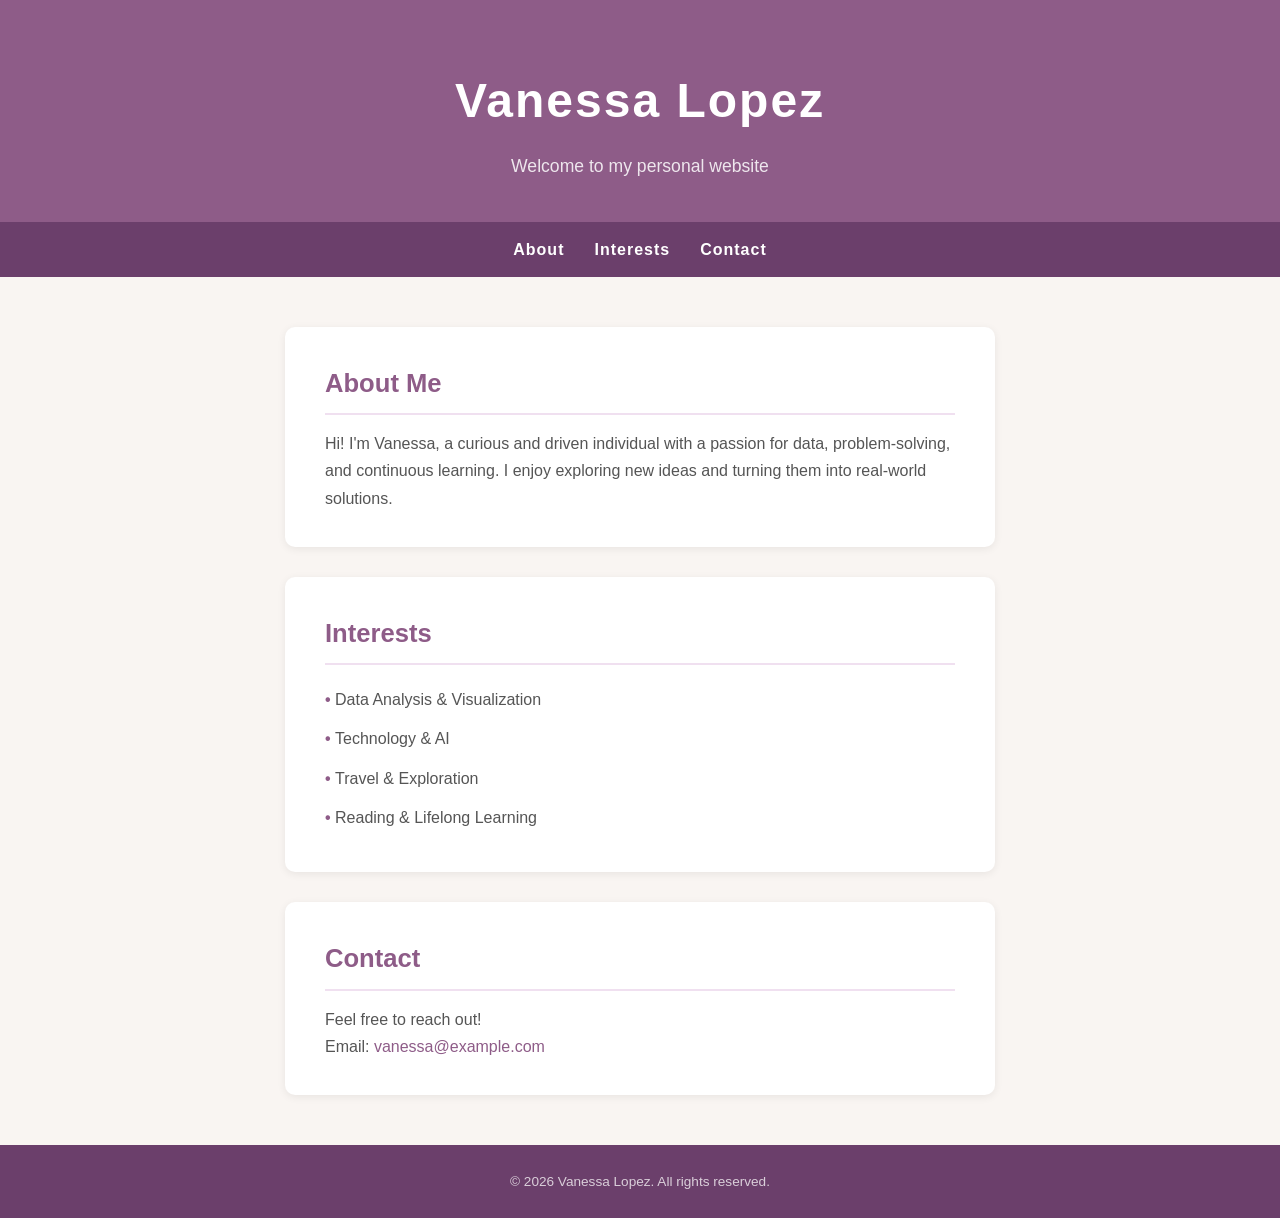
==== index.html @ 5b816612 "Initial website" ====
<!DOCTYPE html>
<html lang="en">
<head>
  <meta charset="UTF-8" />
  <meta name="viewport" content="width=device-width, initial-scale=1.0" />
  <title>Vanessa Lopez</title>
  <link rel="stylesheet" href="style.css" />
</head>
<body>

  <header>
    <h1>Vanessa Lopez</h1>
    <p class="tagline">Welcome to my personal website</p>
  </header>

  <nav>
    <a href="#about">About</a>
    <a href="#interests">Interests</a>
    <a href="#contact">Contact</a>
  </nav>

  <main>

    <section id="about">
      <h2>About Me</h2>
      <p>
        Hi! I'm Vanessa, a curious and driven individual with a passion for
        data, problem-solving, and continuous learning. I enjoy exploring
        new ideas and turning them into real-world solutions.
      </p>
    </section>

    <section id="interests">
      <h2>Interests</h2>
      <ul>
        <li>Data Analysis & Visualization</li>
        <li>Technology & AI</li>
        <li>Travel & Exploration</li>
        <li>Reading & Lifelong Learning</li>
      </ul>
    </section>

    <section id="contact">
      <h2>Contact</h2>
      <p>Feel free to reach out!</p>
      <p>Email: <a href="mailto:vanessa@example.com">vanessa@example.com</a></p>
    </section>

  </main>

  <footer>
    <p>&copy; 2026 Vanessa Lopez. All rights reserved.</p>
  </footer>

</body>
</html>
---- style.css ----
/* ---- Reset & Base ---- */
* {
  margin: 0;
  padding: 0;
  box-sizing: border-box;
}

body {
  font-family: 'Segoe UI', Tahoma, Geneva, Verdana, sans-serif;
  background-color: #f9f5f2;
  color: #333;
  line-height: 1.7;
}

/* ---- Header ---- */
header {
  background-color: #8e5c88;
  color: white;
  text-align: center;
  padding: 60px 20px 40px;
}

header h1 {
  font-size: 3rem;
  letter-spacing: 2px;
}

.tagline {
  font-size: 1.1rem;
  margin-top: 10px;
  opacity: 0.85;
}

/* ---- Navigation ---- */
nav {
  background-color: #6b3f6b;
  display: flex;
  justify-content: center;
  gap: 30px;
  padding: 14px;
}

nav a {
  color: white;
  text-decoration: none;
  font-size: 1rem;
  font-weight: 600;
  letter-spacing: 1px;
  transition: opacity 0.2s;
}

nav a:hover {
  opacity: 0.7;
}

/* ---- Main Content ---- */
main {
  max-width: 750px;
  margin: 50px auto;
  padding: 0 20px;
}

section {
  background: white;
  border-radius: 10px;
  padding: 35px 40px;
  margin-bottom: 30px;
  box-shadow: 0 2px 8px rgba(0, 0, 0, 0.07);
}

section h2 {
  font-size: 1.6rem;
  color: #8e5c88;
  margin-bottom: 15px;
  border-bottom: 2px solid #f0e0f0;
  padding-bottom: 8px;
}

section p {
  font-size: 1rem;
  color: #555;
}

section ul {
  list-style: none;
  padding: 0;
}

section ul li {
  padding: 6px 0;
  font-size: 1rem;
  color: #555;
}

section ul li::before {
  content: "• ";
  color: #8e5c88;
  font-weight: bold;
}

section a {
  color: #8e5c88;
  text-decoration: none;
}

section a:hover {
  text-decoration: underline;
}

/* ---- Footer ---- */
footer {
  text-align: center;
  padding: 25px;
  background-color: #6b3f6b;
  color: rgba(255, 255, 255, 0.75);
  font-size: 0.85rem;
}
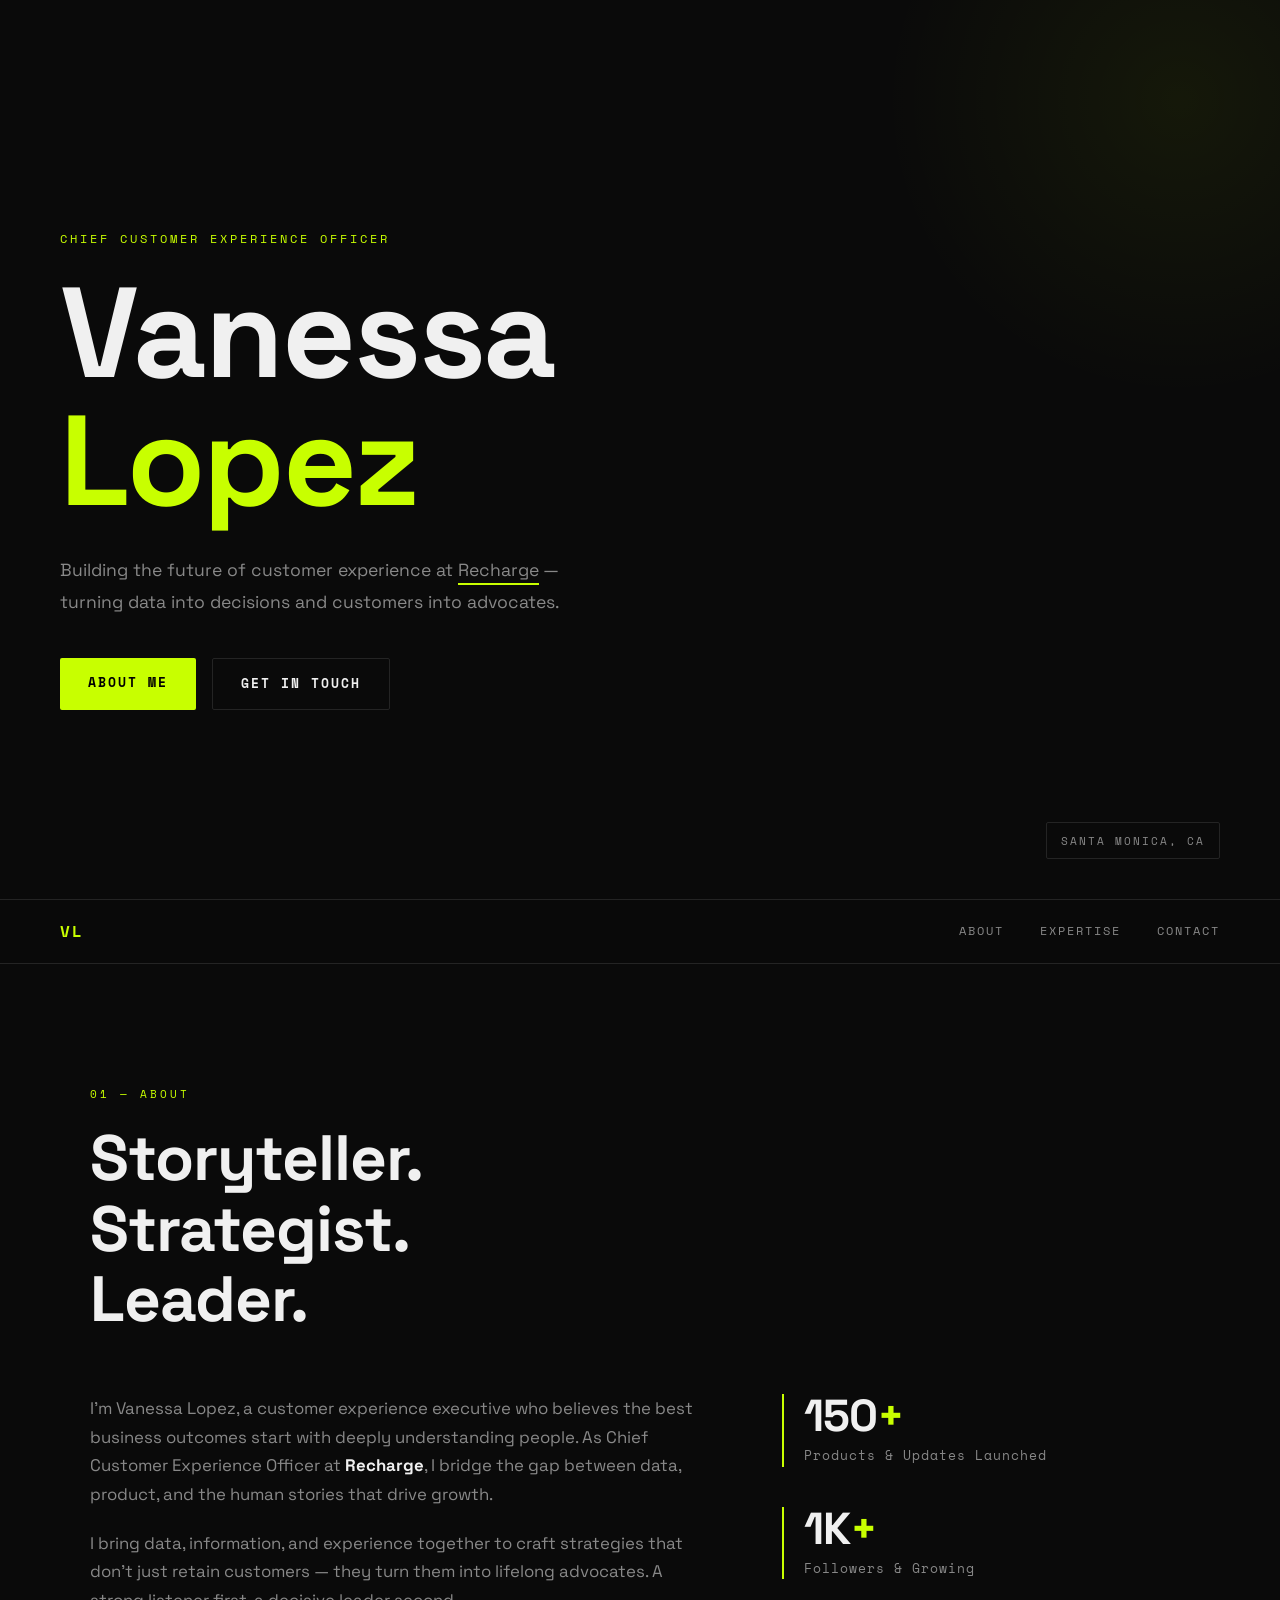
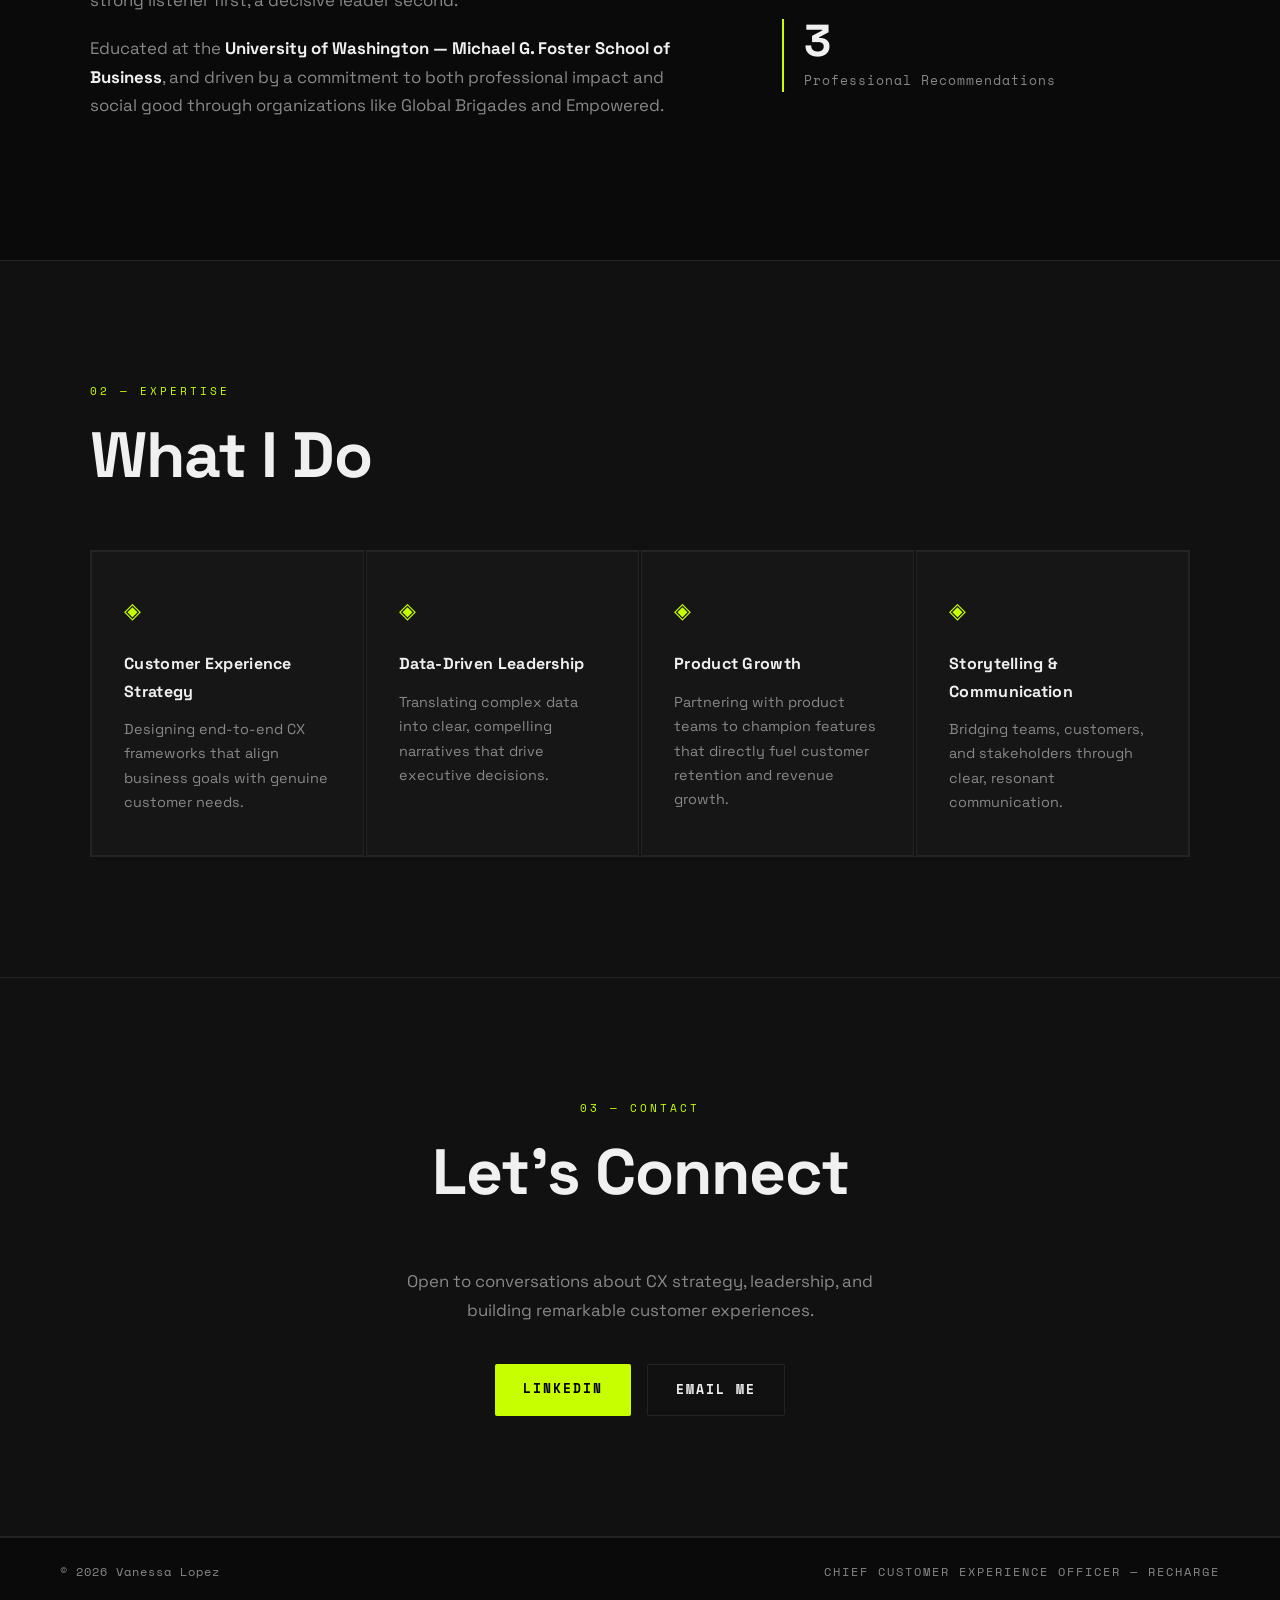
==== commit cc3d5634: "Remove product launches section" ====
--- a/index.html
+++ b/index.html
@@ -3,53 +3,130 @@
 <head>
   <meta charset="UTF-8" />
   <meta name="viewport" content="width=device-width, initial-scale=1.0" />
-  <title>Vanessa Lopez</title>
+  <title>Vanessa Lopez — Chief Customer Experience Officer</title>
   <link rel="stylesheet" href="style.css" />
+  <link href="https://fonts.googleapis.com/css2?family=Space+Grotesk:wght@300;400;600;700&family=Space+Mono:wght@400;700&display=swap" rel="stylesheet" />
 </head>
 <body>
 
-  <header>
-    <h1>Vanessa Lopez</h1>
-    <p class="tagline">Welcome to my personal website</p>
-  </header>
+  <!-- Hero -->
+  <section class="hero">
+    <div class="hero-content">
+      <p class="hero-label">Chief Customer Experience Officer</p>
+      <h1>Vanessa<br/><span class="accent">Lopez</span></h1>
+      <p class="hero-sub">
+        Building the future of customer experience at <span class="highlight">Recharge</span> —
+        turning data into decisions and customers into advocates.
+      </p>
+      <div class="hero-links">
+        <a href="#about" class="btn-primary">About Me</a>
+        <a href="#contact" class="btn-outline">Get in Touch</a>
+      </div>
+    </div>
+    <div class="hero-badge">
+      <span>Santa Monica, CA</span>
+    </div>
+  </section>
 
+  <!-- Nav -->
   <nav>
-    <a href="#about">About</a>
-    <a href="#interests">Interests</a>
-    <a href="#contact">Contact</a>
+    <span class="nav-brand">VL</span>
+    <div class="nav-links">
+      <a href="#about">About</a>
+      <a href="#expertise">Expertise</a>
+      <a href="#contact">Contact</a>
+    </div>
   </nav>
 
-  <main>
+  <!-- About -->
+  <section id="about" class="section">
+    <div class="container">
+      <p class="section-label">01 — About</p>
+      <h2>Storyteller.<br/>Strategist.<br/>Leader.</h2>
+      <div class="about-grid">
+        <div class="about-text">
+          <p>
+            I'm Vanessa Lopez, a customer experience executive who believes the best
+            business outcomes start with deeply understanding people. As Chief Customer
+            Experience Officer at <strong>Recharge</strong>, I bridge the gap between
+            data, product, and the human stories that drive growth.
+          </p>
+          <p>
+            I bring data, information, and experience together to craft strategies
+            that don't just retain customers — they turn them into lifelong advocates.
+            A strong listener first, a decisive leader second.
+          </p>
+          <p>
+            Educated at the <strong>University of Washington — Michael G. Foster
+            School of Business</strong>, and driven by a commitment to both
+            professional impact and social good through organizations like
+            Global Brigades and Empowered.
+          </p>
+        </div>
+        <div class="about-stats">
+          <div class="stat">
+            <span class="stat-number">150<span class="accent">+</span></span>
+            <span class="stat-label">Products & Updates Launched</span>
+          </div>
+          <div class="stat">
+            <span class="stat-number">1K<span class="accent">+</span></span>
+            <span class="stat-label">Followers & Growing</span>
+          </div>
+          <div class="stat">
+            <span class="stat-number">3</span>
+            <span class="stat-label">Professional Recommendations</span>
+          </div>
+        </div>
+      </div>
+    </div>
+  </section>
 
-    <section id="about">
-      <h2>About Me</h2>
-      <p>
-        Hi! I'm Vanessa, a curious and driven individual with a passion for
-        data, problem-solving, and continuous learning. I enjoy exploring
-        new ideas and turning them into real-world solutions.
-      </p>
-    </section>
+  <!-- Expertise -->
+  <section id="expertise" class="section section-dark">
+    <div class="container">
+      <p class="section-label">02 — Expertise</p>
+      <h2>What I Do</h2>
+      <div class="cards-grid">
+        <div class="card">
+          <span class="card-icon">◈</span>
+          <h3>Customer Experience Strategy</h3>
+          <p>Designing end-to-end CX frameworks that align business goals with genuine customer needs.</p>
+        </div>
+        <div class="card">
+          <span class="card-icon">◈</span>
+          <h3>Data-Driven Leadership</h3>
+          <p>Translating complex data into clear, compelling narratives that drive executive decisions.</p>
+        </div>
+        <div class="card">
+          <span class="card-icon">◈</span>
+          <h3>Product Growth</h3>
+          <p>Partnering with product teams to champion features that directly fuel customer retention and revenue growth.</p>
+        </div>
+        <div class="card">
+          <span class="card-icon">◈</span>
+          <h3>Storytelling & Communication</h3>
+          <p>Bridging teams, customers, and stakeholders through clear, resonant communication.</p>
+        </div>
+      </div>
+    </div>
+  </section>
 
-    <section id="interests">
-      <h2>Interests</h2>
-      <ul>
-        <li>Data Analysis & Visualization</li>
-        <li>Technology & AI</li>
-        <li>Travel & Exploration</li>
-        <li>Reading & Lifelong Learning</li>
-      </ul>
-    </section>
-
-    <section id="contact">
-      <h2>Contact</h2>
-      <p>Feel free to reach out!</p>
-      <p>Email: <a href="mailto:vanessa@example.com">vanessa@example.com</a></p>
-    </section>
-
-  </main>
+  <!-- Contact -->
+  <section id="contact" class="section section-dark">
+    <div class="container contact-container">
+      <p class="section-label">03 — Contact</p>
+      <h2>Let's Connect</h2>
+      <p class="contact-sub">Open to conversations about CX strategy, leadership, and building remarkable customer experiences.</p>
+      <div class="contact-links">
+        <a href="https://www.linkedin.com/in/vanessaclopez/" target="_blank" class="btn-primary">LinkedIn</a>
+        <a href="mailto:vanessa@example.com" class="btn-outline">Email Me</a>
+      </div>
+    </div>
+  </section>
 
   <footer>
-    <p>&copy; 2026 Vanessa Lopez. All rights reserved.</p>
+    <span>© 2026 Vanessa Lopez</span>
+    <span class="footer-tag">Chief Customer Experience Officer — Recharge</span>
   </footer>
 
 </body>
--- a/style.css
+++ b/style.css
@@ -5,113 +5,421 @@
   box-sizing: border-box;
 }
 
+:root {
+  --bg: #0a0a0a;
+  --bg-light: #111111;
+  --surface: #161616;
+  --border: #242424;
+  --accent: #c8ff00;
+  --accent-dim: rgba(200, 255, 0, 0.1);
+  --text: #f0f0f0;
+  --text-muted: #888;
+  --font-main: 'Space Grotesk', sans-serif;
+  --font-mono: 'Space Mono', monospace;
+}
+
+html {
+  scroll-behavior: smooth;
+}
+
 body {
-  font-family: 'Segoe UI', Tahoma, Geneva, Verdana, sans-serif;
-  background-color: #f9f5f2;
-  color: #333;
+  font-family: var(--font-main);
+  background-color: var(--bg);
+  color: var(--text);
   line-height: 1.7;
-}
-
-/* ---- Header ---- */
-header {
-  background-color: #8e5c88;
-  color: white;
-  text-align: center;
-  padding: 60px 20px 40px;
-}
-
-header h1 {
-  font-size: 3rem;
-  letter-spacing: 2px;
-}
-
-.tagline {
+  overflow-x: hidden;
+}
+
+/* ---- Hero ---- */
+.hero {
+  min-height: 100vh;
+  display: flex;
+  flex-direction: column;
+  justify-content: center;
+  padding: 120px 60px 80px;
+  background: var(--bg);
+  position: relative;
+  border-bottom: 1px solid var(--border);
+  overflow: hidden;
+}
+
+.hero::before {
+  content: '';
+  position: absolute;
+  top: -200px;
+  right: -200px;
+  width: 600px;
+  height: 600px;
+  background: radial-gradient(circle, rgba(200, 255, 0, 0.06) 0%, transparent 70%);
+  pointer-events: none;
+}
+
+.hero-label {
+  font-family: var(--font-mono);
+  font-size: 0.75rem;
+  letter-spacing: 3px;
+  text-transform: uppercase;
+  color: var(--accent);
+  margin-bottom: 20px;
+}
+
+.hero h1 {
+  font-size: clamp(4rem, 10vw, 9rem);
+  font-weight: 700;
+  line-height: 1;
+  letter-spacing: -2px;
+  margin-bottom: 30px;
+}
+
+.accent {
+  color: var(--accent);
+}
+
+.highlight {
+  border-bottom: 2px solid var(--accent);
+  padding-bottom: 2px;
+}
+
+.hero-sub {
+  max-width: 560px;
   font-size: 1.1rem;
-  margin-top: 10px;
+  color: var(--text-muted);
+  margin-bottom: 40px;
+  line-height: 1.8;
+}
+
+.hero-links {
+  display: flex;
+  gap: 16px;
+  flex-wrap: wrap;
+}
+
+.hero-badge {
+  position: absolute;
+  bottom: 40px;
+  right: 60px;
+  font-family: var(--font-mono);
+  font-size: 0.7rem;
+  letter-spacing: 2px;
+  color: var(--text-muted);
+  text-transform: uppercase;
+  border: 1px solid var(--border);
+  padding: 8px 14px;
+  border-radius: 2px;
+}
+
+/* ---- Buttons ---- */
+.btn-primary {
+  display: inline-block;
+  background-color: var(--accent);
+  color: #000;
+  font-family: var(--font-mono);
+  font-size: 0.8rem;
+  font-weight: 700;
+  letter-spacing: 2px;
+  text-transform: uppercase;
+  text-decoration: none;
+  padding: 14px 28px;
+  border-radius: 2px;
+  transition: opacity 0.2s, transform 0.2s;
+}
+
+.btn-primary:hover {
   opacity: 0.85;
+  transform: translateY(-2px);
+}
+
+.btn-outline {
+  display: inline-block;
+  background: transparent;
+  color: var(--text);
+  font-family: var(--font-mono);
+  font-size: 0.8rem;
+  font-weight: 700;
+  letter-spacing: 2px;
+  text-transform: uppercase;
+  text-decoration: none;
+  padding: 14px 28px;
+  border: 1px solid var(--border);
+  border-radius: 2px;
+  transition: border-color 0.2s, color 0.2s, transform 0.2s;
+}
+
+.btn-outline:hover {
+  border-color: var(--accent);
+  color: var(--accent);
+  transform: translateY(-2px);
 }
 
 /* ---- Navigation ---- */
 nav {
-  background-color: #6b3f6b;
-  display: flex;
+  position: sticky;
+  top: 0;
+  z-index: 100;
+  display: flex;
+  justify-content: space-between;
+  align-items: center;
+  padding: 18px 60px;
+  background: rgba(10, 10, 10, 0.92);
+  backdrop-filter: blur(12px);
+  border-bottom: 1px solid var(--border);
+}
+
+.nav-brand {
+  font-family: var(--font-mono);
+  font-size: 1rem;
+  font-weight: 700;
+  color: var(--accent);
+  letter-spacing: 2px;
+}
+
+.nav-links {
+  display: flex;
+  gap: 36px;
+}
+
+.nav-links a {
+  font-family: var(--font-mono);
+  font-size: 0.75rem;
+  letter-spacing: 2px;
+  text-transform: uppercase;
+  color: var(--text-muted);
+  text-decoration: none;
+  transition: color 0.2s;
+}
+
+.nav-links a:hover {
+  color: var(--accent);
+}
+
+/* ---- Sections ---- */
+.section {
+  padding: 120px 60px;
+  border-bottom: 1px solid var(--border);
+}
+
+.section-dark {
+  background-color: var(--bg-light);
+}
+
+.container {
+  max-width: 1100px;
+  margin: 0 auto;
+}
+
+.section-label {
+  font-family: var(--font-mono);
+  font-size: 0.7rem;
+  letter-spacing: 3px;
+  text-transform: uppercase;
+  color: var(--accent);
+  margin-bottom: 20px;
+}
+
+.section h2 {
+  font-size: clamp(2rem, 5vw, 4rem);
+  font-weight: 700;
+  letter-spacing: -1px;
+  line-height: 1.1;
+  margin-bottom: 60px;
+}
+
+/* ---- About ---- */
+.about-grid {
+  display: grid;
+  grid-template-columns: 1.5fr 1fr;
+  gap: 80px;
+  align-items: start;
+}
+
+.about-text p {
+  color: var(--text-muted);
+  font-size: 1.05rem;
+  margin-bottom: 20px;
+}
+
+.about-text strong {
+  color: var(--text);
+}
+
+.about-stats {
+  display: flex;
+  flex-direction: column;
+  gap: 40px;
+}
+
+.stat {
+  display: flex;
+  flex-direction: column;
+  border-left: 2px solid var(--accent);
+  padding-left: 20px;
+}
+
+.stat-number {
+  font-size: 2.8rem;
+  font-weight: 700;
+  line-height: 1;
+  letter-spacing: -1px;
+}
+
+.stat-label {
+  font-size: 0.8rem;
+  color: var(--text-muted);
+  margin-top: 6px;
+  font-family: var(--font-mono);
+  letter-spacing: 1px;
+}
+
+/* ---- Cards ---- */
+.cards-grid {
+  display: grid;
+  grid-template-columns: repeat(auto-fit, minmax(240px, 1fr));
+  gap: 2px;
+  border: 1px solid var(--border);
+}
+
+.card {
+  background: var(--surface);
+  padding: 40px 32px;
+  border: 1px solid var(--border);
+  transition: background 0.2s;
+}
+
+.card:hover {
+  background: #1c1c1c;
+}
+
+.card-icon {
+  display: block;
+  font-size: 1.4rem;
+  color: var(--accent);
+  margin-bottom: 20px;
+}
+
+.card h3 {
+  font-size: 1rem;
+  font-weight: 700;
+  margin-bottom: 12px;
+  letter-spacing: 0.3px;
+}
+
+.card p {
+  font-size: 0.9rem;
+  color: var(--text-muted);
+  line-height: 1.7;
+}
+
+/* ---- Timeline ---- */
+.timeline {
+  display: flex;
+  flex-direction: column;
+  gap: 0;
+  border-left: 1px solid var(--border);
+  padding-left: 40px;
+  margin-left: 12px;
+}
+
+.timeline-item {
+  position: relative;
+  padding-bottom: 50px;
+}
+
+.timeline-item:last-child {
+  padding-bottom: 0;
+}
+
+.timeline-dot {
+  position: absolute;
+  left: -47px;
+  top: 6px;
+  width: 12px;
+  height: 12px;
+  background: var(--accent);
+  border-radius: 50%;
+}
+
+.timeline-content h3 {
+  font-size: 1.1rem;
+  font-weight: 700;
+  margin-bottom: 10px;
+  color: var(--text);
+}
+
+.timeline-content p {
+  font-size: 0.95rem;
+  color: var(--text-muted);
+  max-width: 600px;
+}
+
+/* ---- Contact ---- */
+.contact-container {
+  text-align: center;
+}
+
+.contact-sub {
+  font-size: 1.05rem;
+  color: var(--text-muted);
+  max-width: 500px;
+  margin: 0 auto 40px;
+}
+
+.contact-links {
+  display: flex;
+  gap: 16px;
   justify-content: center;
-  gap: 30px;
-  padding: 14px;
-}
-
-nav a {
-  color: white;
-  text-decoration: none;
-  font-size: 1rem;
-  font-weight: 600;
-  letter-spacing: 1px;
-  transition: opacity 0.2s;
-}
-
-nav a:hover {
-  opacity: 0.7;
-}
-
-/* ---- Main Content ---- */
-main {
-  max-width: 750px;
-  margin: 50px auto;
-  padding: 0 20px;
-}
-
-section {
-  background: white;
-  border-radius: 10px;
-  padding: 35px 40px;
-  margin-bottom: 30px;
-  box-shadow: 0 2px 8px rgba(0, 0, 0, 0.07);
-}
-
-section h2 {
-  font-size: 1.6rem;
-  color: #8e5c88;
-  margin-bottom: 15px;
-  border-bottom: 2px solid #f0e0f0;
-  padding-bottom: 8px;
-}
-
-section p {
-  font-size: 1rem;
-  color: #555;
-}
-
-section ul {
-  list-style: none;
-  padding: 0;
-}
-
-section ul li {
-  padding: 6px 0;
-  font-size: 1rem;
-  color: #555;
-}
-
-section ul li::before {
-  content: "• ";
-  color: #8e5c88;
-  font-weight: bold;
-}
-
-section a {
-  color: #8e5c88;
-  text-decoration: none;
-}
-
-section a:hover {
-  text-decoration: underline;
+  flex-wrap: wrap;
 }
 
 /* ---- Footer ---- */
 footer {
-  text-align: center;
-  padding: 25px;
-  background-color: #6b3f6b;
-  color: rgba(255, 255, 255, 0.75);
-  font-size: 0.85rem;
-}
+  display: flex;
+  justify-content: space-between;
+  align-items: center;
+  padding: 24px 60px;
+  background: var(--bg);
+  border-top: 1px solid var(--border);
+  font-family: var(--font-mono);
+  font-size: 0.72rem;
+  color: var(--text-muted);
+  letter-spacing: 1px;
+}
+
+.footer-tag {
+  text-transform: uppercase;
+  letter-spacing: 2px;
+}
+
+/* ---- Responsive ---- */
+@media (max-width: 768px) {
+  .hero {
+    padding: 100px 28px 80px;
+  }
+
+  nav {
+    padding: 16px 28px;
+  }
+
+  .nav-links {
+    gap: 20px;
+  }
+
+  .section {
+    padding: 80px 28px;
+  }
+
+  .about-grid {
+    grid-template-columns: 1fr;
+    gap: 50px;
+  }
+
+  .hero-badge {
+    display: none;
+  }
+
+  footer {
+    flex-direction: column;
+    gap: 8px;
+    text-align: center;
+    padding: 24px 28px;
+  }
+}
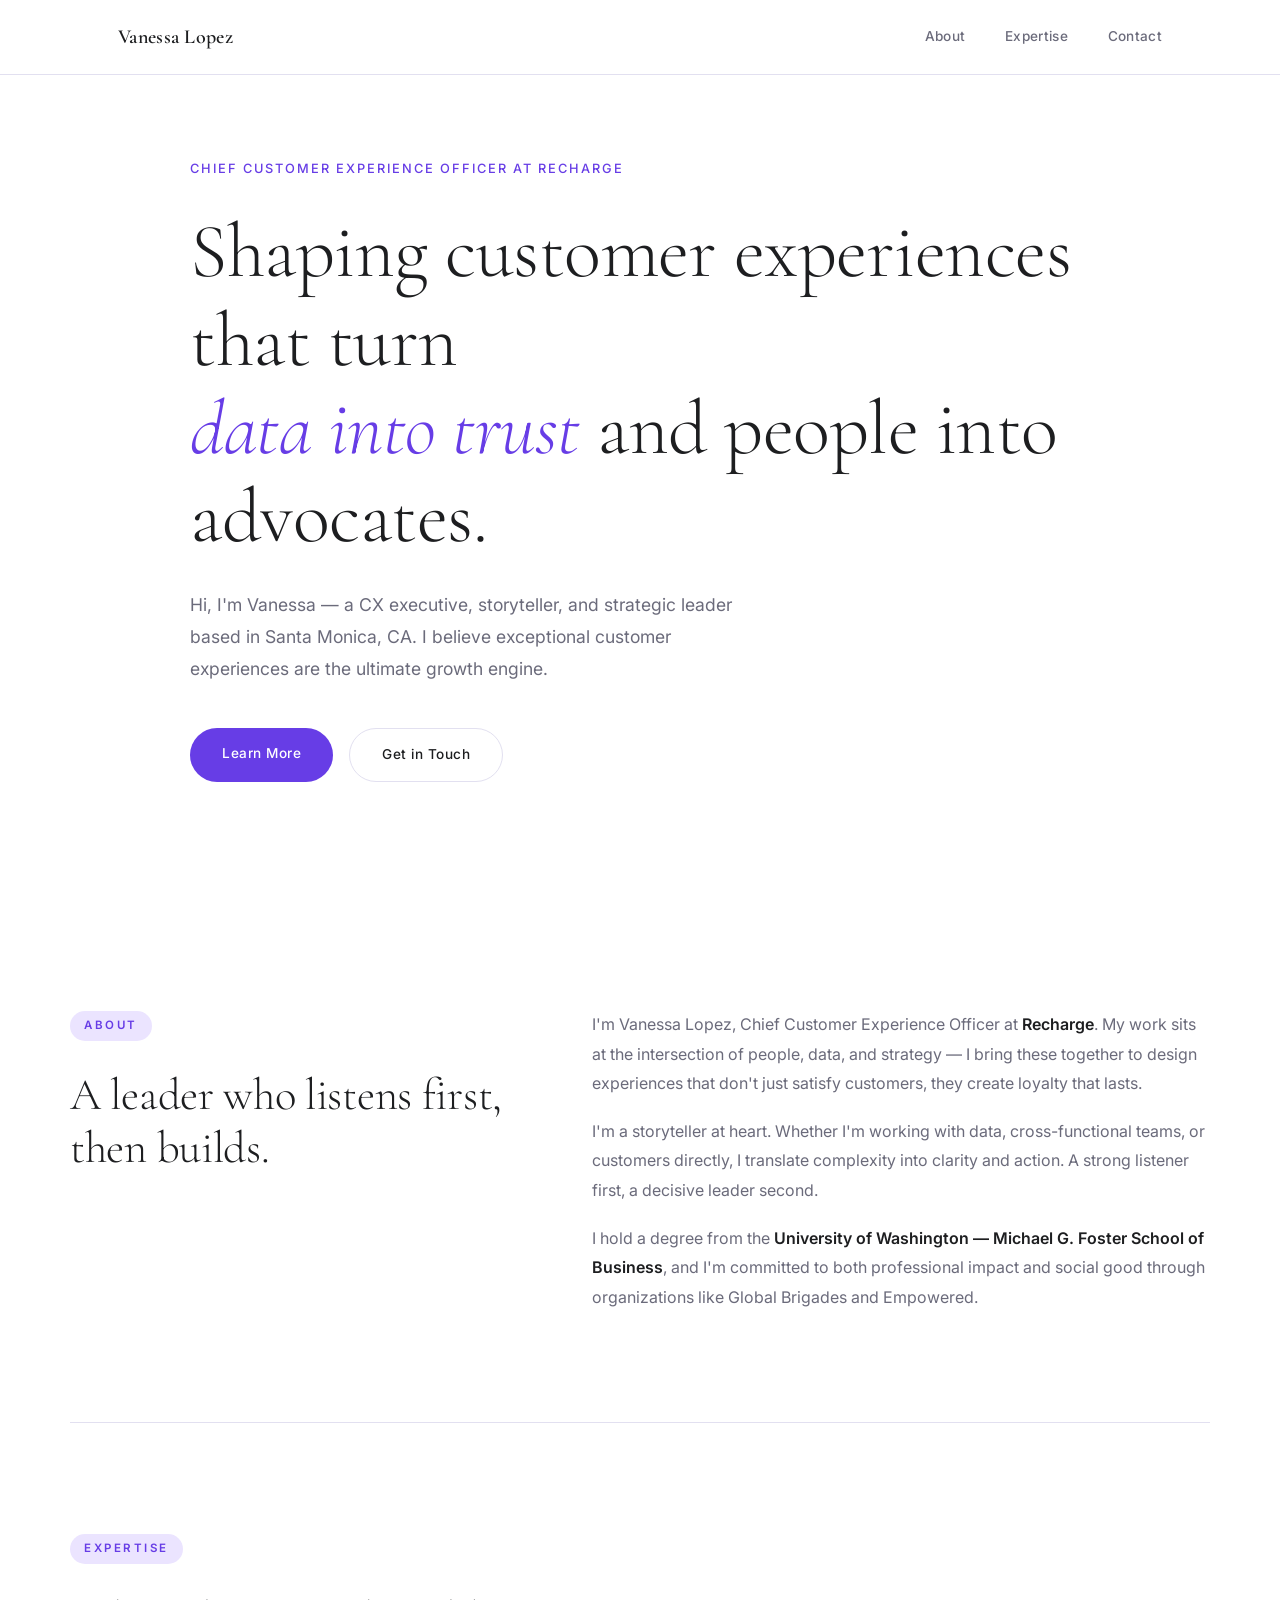
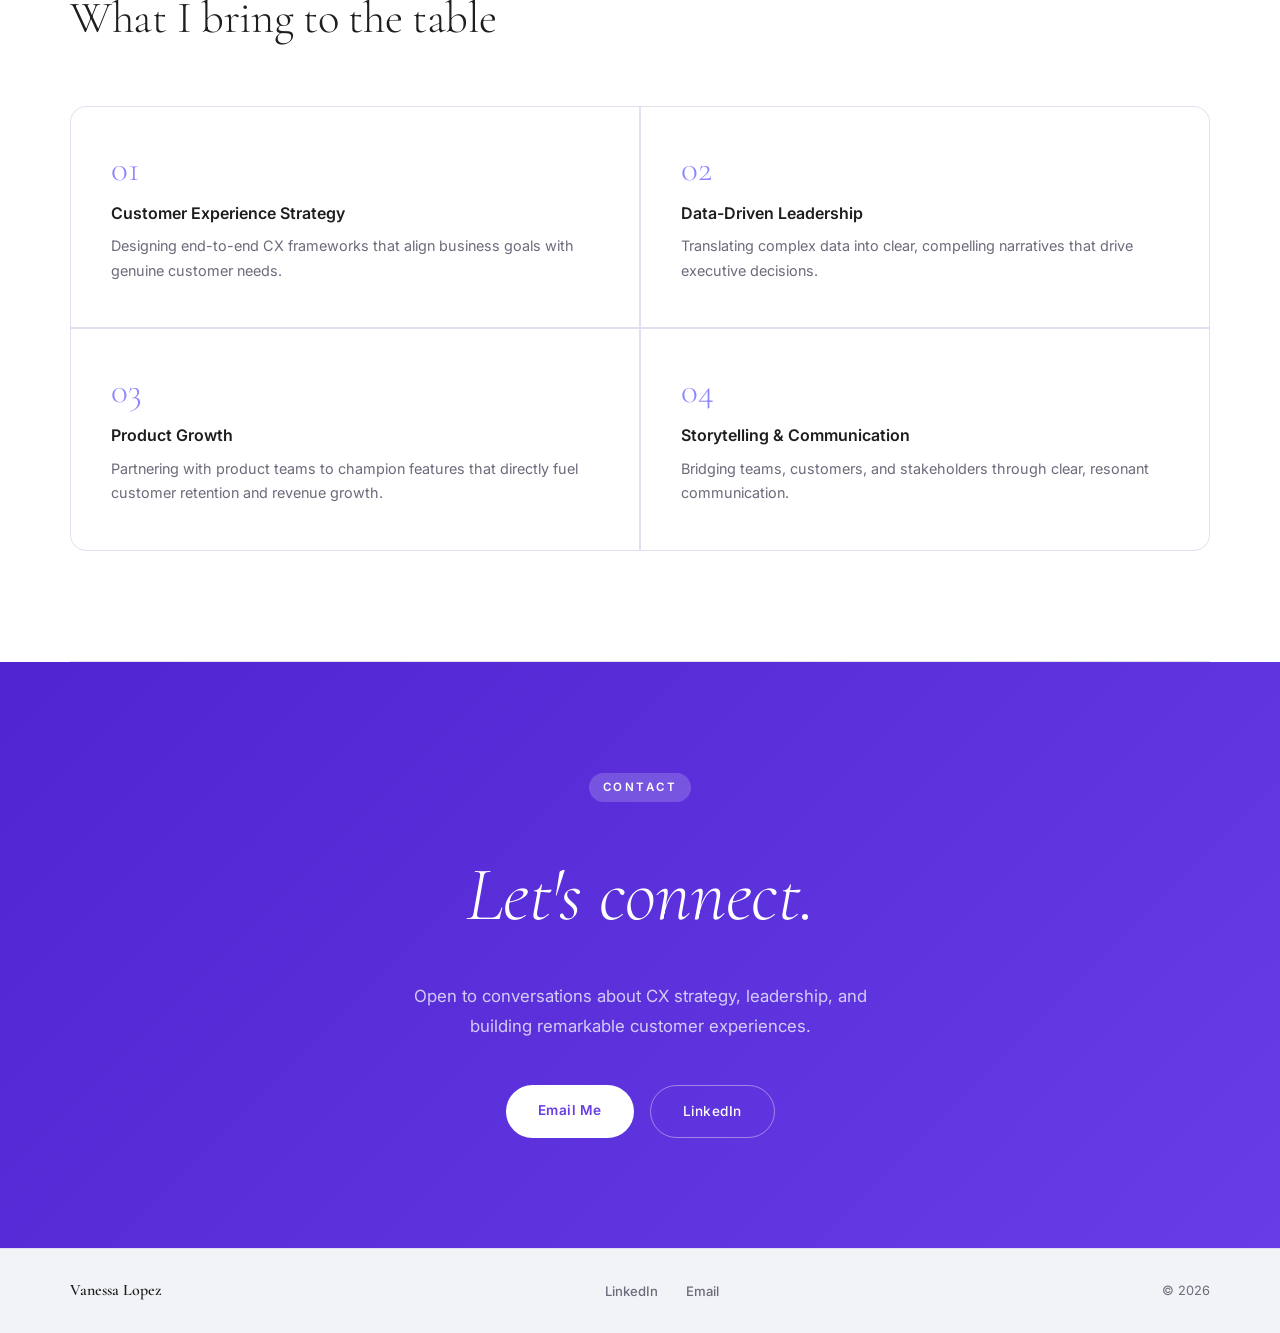
==== commit 974fca41: "Redesign following anulikajoy.com aesthetic" ====
--- a/index.html
+++ b/index.html
@@ -5,128 +5,139 @@
   <meta name="viewport" content="width=device-width, initial-scale=1.0" />
   <title>Vanessa Lopez — Chief Customer Experience Officer</title>
   <link rel="stylesheet" href="style.css" />
-  <link href="https://fonts.googleapis.com/css2?family=Space+Grotesk:wght@300;400;600;700&family=Space+Mono:wght@400;700&display=swap" rel="stylesheet" />
+  <link href="https://fonts.googleapis.com/css2?family=Cormorant+Garamond:ital,wght@0,300;0,400;0,600;1,300;1,400&family=Inter:wght@300;400;500;600&display=swap" rel="stylesheet" />
 </head>
 <body>
 
+  <!-- Navigation -->
+  <header class="nav-header">
+    <div class="nav-inner">
+      <a href="#" class="nav-logo">Vanessa Lopez</a>
+      <nav class="nav-links">
+        <a href="#about">About</a>
+        <a href="#expertise">Expertise</a>
+        <a href="#contact">Contact</a>
+      </nav>
+    </div>
+  </header>
+
   <!-- Hero -->
   <section class="hero">
-    <div class="hero-content">
-      <p class="hero-label">Chief Customer Experience Officer</p>
-      <h1>Vanessa<br/><span class="accent">Lopez</span></h1>
-      <p class="hero-sub">
-        Building the future of customer experience at <span class="highlight">Recharge</span> —
-        turning data into decisions and customers into advocates.
+    <div class="hero-inner">
+      <p class="hero-eyebrow">Chief Customer Experience Officer at Recharge</p>
+      <h1 class="hero-title">
+        Shaping customer experiences that turn<br />
+        <em>data into trust</em> and people into advocates.
+      </h1>
+      <p class="hero-body">
+        Hi, I'm Vanessa — a CX executive, storyteller, and strategic leader
+        based in Santa Monica, CA. I believe exceptional customer experiences
+        are the ultimate growth engine.
       </p>
-      <div class="hero-links">
-        <a href="#about" class="btn-primary">About Me</a>
-        <a href="#contact" class="btn-outline">Get in Touch</a>
-      </div>
-    </div>
-    <div class="hero-badge">
-      <span>Santa Monica, CA</span>
-    </div>
-  </section>
-
-  <!-- Nav -->
-  <nav>
-    <span class="nav-brand">VL</span>
-    <div class="nav-links">
-      <a href="#about">About</a>
-      <a href="#expertise">Expertise</a>
-      <a href="#contact">Contact</a>
-    </div>
-  </nav>
-
-  <!-- About -->
-  <section id="about" class="section">
-    <div class="container">
-      <p class="section-label">01 — About</p>
-      <h2>Storyteller.<br/>Strategist.<br/>Leader.</h2>
-      <div class="about-grid">
-        <div class="about-text">
-          <p>
-            I'm Vanessa Lopez, a customer experience executive who believes the best
-            business outcomes start with deeply understanding people. As Chief Customer
-            Experience Officer at <strong>Recharge</strong>, I bridge the gap between
-            data, product, and the human stories that drive growth.
-          </p>
-          <p>
-            I bring data, information, and experience together to craft strategies
-            that don't just retain customers — they turn them into lifelong advocates.
-            A strong listener first, a decisive leader second.
-          </p>
-          <p>
-            Educated at the <strong>University of Washington — Michael G. Foster
-            School of Business</strong>, and driven by a commitment to both
-            professional impact and social good through organizations like
-            Global Brigades and Empowered.
-          </p>
-        </div>
-        <div class="about-stats">
-          <div class="stat">
-            <span class="stat-number">150<span class="accent">+</span></span>
-            <span class="stat-label">Products & Updates Launched</span>
-          </div>
-          <div class="stat">
-            <span class="stat-number">1K<span class="accent">+</span></span>
-            <span class="stat-label">Followers & Growing</span>
-          </div>
-          <div class="stat">
-            <span class="stat-number">3</span>
-            <span class="stat-label">Professional Recommendations</span>
-          </div>
-        </div>
+      <div class="hero-actions">
+        <a href="#about" class="btn-fill">Learn More</a>
+        <a href="#contact" class="btn-ghost">Get in Touch</a>
       </div>
     </div>
   </section>
 
-  <!-- Expertise -->
-  <section id="expertise" class="section section-dark">
-    <div class="container">
-      <p class="section-label">02 — Expertise</p>
-      <h2>What I Do</h2>
-      <div class="cards-grid">
-        <div class="card">
-          <span class="card-icon">◈</span>
-          <h3>Customer Experience Strategy</h3>
-          <p>Designing end-to-end CX frameworks that align business goals with genuine customer needs.</p>
-        </div>
-        <div class="card">
-          <span class="card-icon">◈</span>
-          <h3>Data-Driven Leadership</h3>
-          <p>Translating complex data into clear, compelling narratives that drive executive decisions.</p>
-        </div>
-        <div class="card">
-          <span class="card-icon">◈</span>
-          <h3>Product Growth</h3>
-          <p>Partnering with product teams to champion features that directly fuel customer retention and revenue growth.</p>
-        </div>
-        <div class="card">
-          <span class="card-icon">◈</span>
-          <h3>Storytelling & Communication</h3>
-          <p>Bridging teams, customers, and stakeholders through clear, resonant communication.</p>
-        </div>
+  <!-- About -->
+  <section id="about" class="section">
+    <div class="container two-col">
+      <div class="col-left">
+        <p class="label">About</p>
+        <h2>A leader who listens first,<br/> then builds.</h2>
+      </div>
+      <div class="col-right">
+        <p>
+          I'm Vanessa Lopez, Chief Customer Experience Officer at
+          <strong>Recharge</strong>. My work sits at the intersection of
+          people, data, and strategy — I bring these together to design
+          experiences that don't just satisfy customers, they create loyalty
+          that lasts.
+        </p>
+        <p>
+          I'm a storyteller at heart. Whether I'm working with data, cross-functional
+          teams, or customers directly, I translate complexity into clarity and
+          action. A strong listener first, a decisive leader second.
+        </p>
+        <p>
+          I hold a degree from the <strong>University of Washington —
+          Michael G. Foster School of Business</strong>, and I'm committed
+          to both professional impact and social good through organizations
+          like Global Brigades and Empowered.
+        </p>
       </div>
     </div>
   </section>
 
-  <!-- Contact -->
-  <section id="contact" class="section section-dark">
-    <div class="container contact-container">
-      <p class="section-label">03 — Contact</p>
-      <h2>Let's Connect</h2>
-      <p class="contact-sub">Open to conversations about CX strategy, leadership, and building remarkable customer experiences.</p>
-      <div class="contact-links">
-        <a href="https://www.linkedin.com/in/vanessaclopez/" target="_blank" class="btn-primary">LinkedIn</a>
-        <a href="mailto:vanessa@example.com" class="btn-outline">Email Me</a>
+  <!-- Divider -->
+  <div class="divider"></div>
+
+  <!-- Expertise -->
+  <section id="expertise" class="section">
+    <div class="container">
+      <p class="label">Expertise</p>
+      <h2 class="section-title">What I bring to the table</h2>
+      <div class="expertise-grid">
+
+        <div class="expertise-item">
+          <span class="expertise-num">01</span>
+          <h3>Customer Experience Strategy</h3>
+          <p>Designing end-to-end CX frameworks that align business goals with genuine customer needs.</p>
+        </div>
+
+        <div class="expertise-item">
+          <span class="expertise-num">02</span>
+          <h3>Data-Driven Leadership</h3>
+          <p>Translating complex data into clear, compelling narratives that drive executive decisions.</p>
+        </div>
+
+        <div class="expertise-item">
+          <span class="expertise-num">03</span>
+          <h3>Product Growth</h3>
+          <p>Partnering with product teams to champion features that directly fuel customer retention and revenue growth.</p>
+        </div>
+
+        <div class="expertise-item">
+          <span class="expertise-num">04</span>
+          <h3>Storytelling & Communication</h3>
+          <p>Bridging teams, customers, and stakeholders through clear, resonant communication.</p>
+        </div>
+
       </div>
     </div>
   </section>
 
+  <!-- Divider -->
+  <div class="divider"></div>
+
+  <!-- Contact -->
+  <section id="contact" class="section section-purple">
+    <div class="container contact-inner">
+      <p class="label label-light">Contact</p>
+      <h2 class="contact-title">Let's connect.</h2>
+      <p class="contact-body">
+        Open to conversations about CX strategy, leadership, and building
+        remarkable customer experiences.
+      </p>
+      <div class="contact-actions">
+        <a href="mailto:vanessa@example.com" class="btn-fill-light">Email Me</a>
+        <a href="https://www.linkedin.com/in/vanessaclopez/" target="_blank" class="btn-ghost-light">LinkedIn</a>
+      </div>
+    </div>
+  </section>
+
+  <!-- Footer -->
   <footer>
-    <span>© 2026 Vanessa Lopez</span>
-    <span class="footer-tag">Chief Customer Experience Officer — Recharge</span>
+    <div class="footer-inner">
+      <span class="footer-name">Vanessa Lopez</span>
+      <div class="footer-links">
+        <a href="https://www.linkedin.com/in/vanessaclopez/" target="_blank">LinkedIn</a>
+        <a href="mailto:vanessa@example.com">Email</a>
+      </div>
+      <span class="footer-copy">© 2026</span>
+    </div>
   </footer>
 
 </body>
--- a/style.css
+++ b/style.css
@@ -6,16 +6,19 @@
 }
 
 :root {
-  --bg: #0a0a0a;
-  --bg-light: #111111;
-  --surface: #161616;
-  --border: #242424;
-  --accent: #c8ff00;
-  --accent-dim: rgba(200, 255, 0, 0.1);
-  --text: #f0f0f0;
-  --text-muted: #888;
-  --font-main: 'Space Grotesk', sans-serif;
-  --font-mono: 'Space Mono', monospace;
+  --purple:       #673de6;
+  --purple-mid:   #5025d1;
+  --purple-light: #ebe4ff;
+  --purple-soft:  #8c85ff;
+  --bg:           #f2f3f6;
+  --white:        #ffffff;
+  --dark:         #1d1e20;
+  --mid:          #2f1c6a;
+  --muted:        #6b6b7b;
+  --border:       #e2e0f0;
+
+  --font-serif: 'Cormorant Garamond', Georgia, serif;
+  --font-sans:  'Inter', system-ui, sans-serif;
 }
 
 html {
@@ -23,347 +26,344 @@
 }
 
 body {
-  font-family: var(--font-main);
-  background-color: var(--bg);
-  color: var(--text);
+  font-family: var(--font-sans);
+  background-color: var(--white);
+  color: var(--dark);
   line-height: 1.7;
-  overflow-x: hidden;
+  -webkit-font-smoothing: antialiased;
+}
+
+/* ---- Navigation ---- */
+.nav-header {
+  position: fixed;
+  top: 0;
+  left: 0;
+  right: 0;
+  z-index: 100;
+  background: rgba(255, 255, 255, 0.9);
+  backdrop-filter: blur(14px);
+  border-bottom: 1px solid var(--border);
+}
+
+.nav-inner {
+  max-width: 1140px;
+  margin: 0 auto;
+  padding: 20px 48px;
+  display: flex;
+  justify-content: space-between;
+  align-items: center;
+}
+
+.nav-logo {
+  font-family: var(--font-serif);
+  font-size: 1.25rem;
+  font-weight: 600;
+  color: var(--dark);
+  text-decoration: none;
+  letter-spacing: 0.3px;
+}
+
+.nav-links {
+  display: flex;
+  gap: 40px;
+}
+
+.nav-links a {
+  font-size: 0.85rem;
+  font-weight: 500;
+  color: var(--muted);
+  text-decoration: none;
+  letter-spacing: 0.3px;
+  transition: color 0.2s;
+}
+
+.nav-links a:hover {
+  color: var(--purple);
 }
 
 /* ---- Hero ---- */
 .hero {
   min-height: 100vh;
   display: flex;
-  flex-direction: column;
-  justify-content: center;
-  padding: 120px 60px 80px;
-  background: var(--bg);
-  position: relative;
-  border-bottom: 1px solid var(--border);
-  overflow: hidden;
-}
-
-.hero::before {
-  content: '';
-  position: absolute;
-  top: -200px;
-  right: -200px;
-  width: 600px;
-  height: 600px;
-  background: radial-gradient(circle, rgba(200, 255, 0, 0.06) 0%, transparent 70%);
-  pointer-events: none;
-}
-
-.hero-label {
-  font-family: var(--font-mono);
-  font-size: 0.75rem;
-  letter-spacing: 3px;
+  align-items: center;
+  background: var(--white);
+  padding: 140px 48px 100px;
+}
+
+.hero-inner {
+  max-width: 900px;
+  margin: 0 auto;
+}
+
+.hero-eyebrow {
+  font-size: 0.8rem;
+  font-weight: 500;
+  letter-spacing: 2px;
   text-transform: uppercase;
-  color: var(--accent);
-  margin-bottom: 20px;
-}
-
-.hero h1 {
-  font-size: clamp(4rem, 10vw, 9rem);
-  font-weight: 700;
-  line-height: 1;
-  letter-spacing: -2px;
-  margin-bottom: 30px;
-}
-
-.accent {
-  color: var(--accent);
-}
-
-.highlight {
-  border-bottom: 2px solid var(--accent);
-  padding-bottom: 2px;
-}
-
-.hero-sub {
+  color: var(--purple);
+  margin-bottom: 28px;
+}
+
+.hero-title {
+  font-family: var(--font-serif);
+  font-size: clamp(2.8rem, 6vw, 5.5rem);
+  font-weight: 300;
+  line-height: 1.15;
+  letter-spacing: -0.5px;
+  color: var(--dark);
+  margin-bottom: 28px;
+}
+
+.hero-title em {
+  font-style: italic;
+  color: var(--purple);
+}
+
+.hero-body {
+  font-size: 1.1rem;
+  color: var(--muted);
   max-width: 560px;
-  font-size: 1.1rem;
-  color: var(--text-muted);
-  margin-bottom: 40px;
   line-height: 1.8;
-}
-
-.hero-links {
+  margin-bottom: 44px;
+}
+
+.hero-actions {
   display: flex;
   gap: 16px;
   flex-wrap: wrap;
 }
 
-.hero-badge {
-  position: absolute;
-  bottom: 40px;
-  right: 60px;
-  font-family: var(--font-mono);
-  font-size: 0.7rem;
-  letter-spacing: 2px;
-  color: var(--text-muted);
-  text-transform: uppercase;
-  border: 1px solid var(--border);
-  padding: 8px 14px;
-  border-radius: 2px;
-}
-
 /* ---- Buttons ---- */
-.btn-primary {
+.btn-fill {
   display: inline-block;
-  background-color: var(--accent);
-  color: #000;
-  font-family: var(--font-mono);
-  font-size: 0.8rem;
-  font-weight: 700;
-  letter-spacing: 2px;
-  text-transform: uppercase;
-  text-decoration: none;
-  padding: 14px 28px;
-  border-radius: 2px;
-  transition: opacity 0.2s, transform 0.2s;
-}
-
-.btn-primary:hover {
-  opacity: 0.85;
+  background-color: var(--purple);
+  color: var(--white);
+  font-size: 0.85rem;
+  font-weight: 500;
+  letter-spacing: 0.5px;
+  text-decoration: none;
+  padding: 14px 32px;
+  border-radius: 100px;
+  transition: background 0.2s, transform 0.2s;
+}
+
+.btn-fill:hover {
+  background-color: var(--purple-mid);
   transform: translateY(-2px);
 }
 
-.btn-outline {
+.btn-ghost {
   display: inline-block;
   background: transparent;
-  color: var(--text);
-  font-family: var(--font-mono);
-  font-size: 0.8rem;
-  font-weight: 700;
-  letter-spacing: 2px;
-  text-transform: uppercase;
-  text-decoration: none;
-  padding: 14px 28px;
-  border: 1px solid var(--border);
-  border-radius: 2px;
+  color: var(--dark);
+  font-size: 0.85rem;
+  font-weight: 500;
+  letter-spacing: 0.5px;
+  text-decoration: none;
+  padding: 14px 32px;
+  border-radius: 100px;
+  border: 1.5px solid var(--border);
   transition: border-color 0.2s, color 0.2s, transform 0.2s;
 }
 
-.btn-outline:hover {
-  border-color: var(--accent);
-  color: var(--accent);
+.btn-ghost:hover {
+  border-color: var(--purple);
+  color: var(--purple);
   transform: translateY(-2px);
 }
 
-/* ---- Navigation ---- */
-nav {
-  position: sticky;
-  top: 0;
-  z-index: 100;
-  display: flex;
-  justify-content: space-between;
-  align-items: center;
-  padding: 18px 60px;
-  background: rgba(10, 10, 10, 0.92);
-  backdrop-filter: blur(12px);
-  border-bottom: 1px solid var(--border);
-}
-
-.nav-brand {
-  font-family: var(--font-mono);
-  font-size: 1rem;
-  font-weight: 700;
-  color: var(--accent);
-  letter-spacing: 2px;
-}
-
-.nav-links {
-  display: flex;
-  gap: 36px;
-}
-
-.nav-links a {
-  font-family: var(--font-mono);
-  font-size: 0.75rem;
-  letter-spacing: 2px;
-  text-transform: uppercase;
-  color: var(--text-muted);
-  text-decoration: none;
-  transition: color 0.2s;
-}
-
-.nav-links a:hover {
-  color: var(--accent);
+.btn-fill-light {
+  display: inline-block;
+  background-color: var(--white);
+  color: var(--purple);
+  font-size: 0.85rem;
+  font-weight: 600;
+  letter-spacing: 0.5px;
+  text-decoration: none;
+  padding: 14px 32px;
+  border-radius: 100px;
+  transition: opacity 0.2s, transform 0.2s;
+}
+
+.btn-fill-light:hover {
+  opacity: 0.88;
+  transform: translateY(-2px);
+}
+
+.btn-ghost-light {
+  display: inline-block;
+  background: transparent;
+  color: var(--white);
+  font-size: 0.85rem;
+  font-weight: 500;
+  letter-spacing: 0.5px;
+  text-decoration: none;
+  padding: 14px 32px;
+  border-radius: 100px;
+  border: 1.5px solid rgba(255,255,255,0.4);
+  transition: border-color 0.2s, transform 0.2s;
+}
+
+.btn-ghost-light:hover {
+  border-color: rgba(255,255,255,0.9);
+  transform: translateY(-2px);
 }
 
 /* ---- Sections ---- */
 .section {
-  padding: 120px 60px;
-  border-bottom: 1px solid var(--border);
-}
-
-.section-dark {
-  background-color: var(--bg-light);
+  padding: 110px 48px;
+}
+
+.section-purple {
+  background: linear-gradient(135deg, var(--purple-mid) 0%, var(--purple) 100%);
+  color: var(--white);
 }
 
 .container {
-  max-width: 1100px;
+  max-width: 1140px;
   margin: 0 auto;
 }
 
-.section-label {
-  font-family: var(--font-mono);
-  font-size: 0.7rem;
-  letter-spacing: 3px;
+/* ---- Labels ---- */
+.label {
+  display: inline-block;
+  font-size: 0.72rem;
+  font-weight: 600;
+  letter-spacing: 2.5px;
   text-transform: uppercase;
-  color: var(--accent);
-  margin-bottom: 20px;
-}
-
-.section h2 {
-  font-size: clamp(2rem, 5vw, 4rem);
-  font-weight: 700;
-  letter-spacing: -1px;
-  line-height: 1.1;
-  margin-bottom: 60px;
+  color: var(--purple);
+  background: var(--purple-light);
+  padding: 5px 14px;
+  border-radius: 100px;
+  margin-bottom: 28px;
+}
+
+.label-light {
+  color: var(--white);
+  background: rgba(255,255,255,0.18);
 }
 
 /* ---- About ---- */
-.about-grid {
+.two-col {
   display: grid;
-  grid-template-columns: 1.5fr 1fr;
+  grid-template-columns: 1fr 1.4fr;
   gap: 80px;
   align-items: start;
 }
 
-.about-text p {
-  color: var(--text-muted);
+.col-left h2 {
+  font-family: var(--font-serif);
+  font-size: clamp(2rem, 3.5vw, 3rem);
+  font-weight: 300;
+  line-height: 1.2;
+  color: var(--dark);
+  letter-spacing: -0.3px;
+}
+
+.col-right p {
+  font-size: 1rem;
+  color: var(--muted);
+  margin-bottom: 18px;
+  line-height: 1.85;
+}
+
+.col-right p:last-child {
+  margin-bottom: 0;
+}
+
+.col-right strong {
+  color: var(--dark);
+  font-weight: 600;
+}
+
+/* ---- Divider ---- */
+.divider {
+  max-width: 1140px;
+  margin: 0 auto;
+  height: 1px;
+  background: var(--border);
+}
+
+/* ---- Expertise ---- */
+.section-title {
+  font-family: var(--font-serif);
+  font-size: clamp(2rem, 3.5vw, 3rem);
+  font-weight: 300;
+  line-height: 1.2;
+  color: var(--dark);
+  letter-spacing: -0.3px;
+  margin-bottom: 60px;
+  max-width: 500px;
+}
+
+.expertise-grid {
+  display: grid;
+  grid-template-columns: repeat(2, 1fr);
+  gap: 2px;
+  background: var(--border);
+  border: 1px solid var(--border);
+  border-radius: 16px;
+  overflow: hidden;
+}
+
+.expertise-item {
+  background: var(--white);
+  padding: 44px 40px;
+  transition: background 0.2s;
+}
+
+.expertise-item:hover {
+  background: var(--purple-light);
+}
+
+.expertise-num {
+  display: block;
+  font-family: var(--font-serif);
+  font-size: 2.2rem;
+  font-weight: 300;
+  color: var(--purple-soft);
+  margin-bottom: 16px;
+  line-height: 1;
+}
+
+.expertise-item h3 {
+  font-size: 1rem;
+  font-weight: 600;
+  color: var(--dark);
+  margin-bottom: 10px;
+  line-height: 1.4;
+}
+
+.expertise-item p {
+  font-size: 0.9rem;
+  color: var(--muted);
+  line-height: 1.7;
+}
+
+/* ---- Contact ---- */
+.contact-inner {
+  text-align: center;
+}
+
+.contact-title {
+  font-family: var(--font-serif);
+  font-size: clamp(2.8rem, 6vw, 5rem);
+  font-weight: 300;
+  font-style: italic;
+  color: var(--white);
+  margin-bottom: 20px;
+  letter-spacing: -0.5px;
+}
+
+.contact-body {
   font-size: 1.05rem;
-  margin-bottom: 20px;
-}
-
-.about-text strong {
-  color: var(--text);
-}
-
-.about-stats {
-  display: flex;
-  flex-direction: column;
-  gap: 40px;
-}
-
-.stat {
-  display: flex;
-  flex-direction: column;
-  border-left: 2px solid var(--accent);
-  padding-left: 20px;
-}
-
-.stat-number {
-  font-size: 2.8rem;
-  font-weight: 700;
-  line-height: 1;
-  letter-spacing: -1px;
-}
-
-.stat-label {
-  font-size: 0.8rem;
-  color: var(--text-muted);
-  margin-top: 6px;
-  font-family: var(--font-mono);
-  letter-spacing: 1px;
-}
-
-/* ---- Cards ---- */
-.cards-grid {
-  display: grid;
-  grid-template-columns: repeat(auto-fit, minmax(240px, 1fr));
-  gap: 2px;
-  border: 1px solid var(--border);
-}
-
-.card {
-  background: var(--surface);
-  padding: 40px 32px;
-  border: 1px solid var(--border);
-  transition: background 0.2s;
-}
-
-.card:hover {
-  background: #1c1c1c;
-}
-
-.card-icon {
-  display: block;
-  font-size: 1.4rem;
-  color: var(--accent);
-  margin-bottom: 20px;
-}
-
-.card h3 {
-  font-size: 1rem;
-  font-weight: 700;
-  margin-bottom: 12px;
-  letter-spacing: 0.3px;
-}
-
-.card p {
-  font-size: 0.9rem;
-  color: var(--text-muted);
-  line-height: 1.7;
-}
-
-/* ---- Timeline ---- */
-.timeline {
-  display: flex;
-  flex-direction: column;
-  gap: 0;
-  border-left: 1px solid var(--border);
-  padding-left: 40px;
-  margin-left: 12px;
-}
-
-.timeline-item {
-  position: relative;
-  padding-bottom: 50px;
-}
-
-.timeline-item:last-child {
-  padding-bottom: 0;
-}
-
-.timeline-dot {
-  position: absolute;
-  left: -47px;
-  top: 6px;
-  width: 12px;
-  height: 12px;
-  background: var(--accent);
-  border-radius: 50%;
-}
-
-.timeline-content h3 {
-  font-size: 1.1rem;
-  font-weight: 700;
-  margin-bottom: 10px;
-  color: var(--text);
-}
-
-.timeline-content p {
-  font-size: 0.95rem;
-  color: var(--text-muted);
-  max-width: 600px;
-}
-
-/* ---- Contact ---- */
-.contact-container {
-  text-align: center;
-}
-
-.contact-sub {
-  font-size: 1.05rem;
-  color: var(--text-muted);
-  max-width: 500px;
-  margin: 0 auto 40px;
-}
-
-.contact-links {
+  color: rgba(255,255,255,0.75);
+  max-width: 480px;
+  margin: 0 auto 44px;
+  line-height: 1.8;
+}
+
+.contact-actions {
   display: flex;
   gap: 16px;
   justify-content: center;
@@ -372,54 +372,79 @@
 
 /* ---- Footer ---- */
 footer {
+  background: var(--bg);
+  border-top: 1px solid var(--border);
+  padding: 28px 48px;
+}
+
+.footer-inner {
+  max-width: 1140px;
+  margin: 0 auto;
   display: flex;
   justify-content: space-between;
   align-items: center;
-  padding: 24px 60px;
-  background: var(--bg);
-  border-top: 1px solid var(--border);
-  font-family: var(--font-mono);
-  font-size: 0.72rem;
-  color: var(--text-muted);
-  letter-spacing: 1px;
-}
-
-.footer-tag {
-  text-transform: uppercase;
-  letter-spacing: 2px;
+}
+
+.footer-name {
+  font-family: var(--font-serif);
+  font-size: 1rem;
+  font-weight: 600;
+  color: var(--dark);
+}
+
+.footer-links {
+  display: flex;
+  gap: 28px;
+}
+
+.footer-links a {
+  font-size: 0.82rem;
+  font-weight: 500;
+  color: var(--muted);
+  text-decoration: none;
+  transition: color 0.2s;
+}
+
+.footer-links a:hover {
+  color: var(--purple);
+}
+
+.footer-copy {
+  font-size: 0.8rem;
+  color: var(--muted);
 }
 
 /* ---- Responsive ---- */
 @media (max-width: 768px) {
+  .nav-inner {
+    padding: 18px 24px;
+  }
+
+  .nav-links {
+    gap: 22px;
+  }
+
   .hero {
-    padding: 100px 28px 80px;
-  }
-
-  nav {
-    padding: 16px 28px;
-  }
-
-  .nav-links {
-    gap: 20px;
+    padding: 120px 24px 80px;
   }
 
   .section {
-    padding: 80px 28px;
-  }
-
-  .about-grid {
+    padding: 80px 24px;
+  }
+
+  .two-col {
     grid-template-columns: 1fr;
-    gap: 50px;
-  }
-
-  .hero-badge {
-    display: none;
-  }
-
-  footer {
+    gap: 40px;
+  }
+
+  .expertise-grid {
+    grid-template-columns: 1fr;
+  }
+
+  .footer-inner {
     flex-direction: column;
-    gap: 8px;
+    gap: 14px;
     text-align: center;
-    padding: 24px 28px;
-  }
-}
+    padding: 24px;
+  }
+}
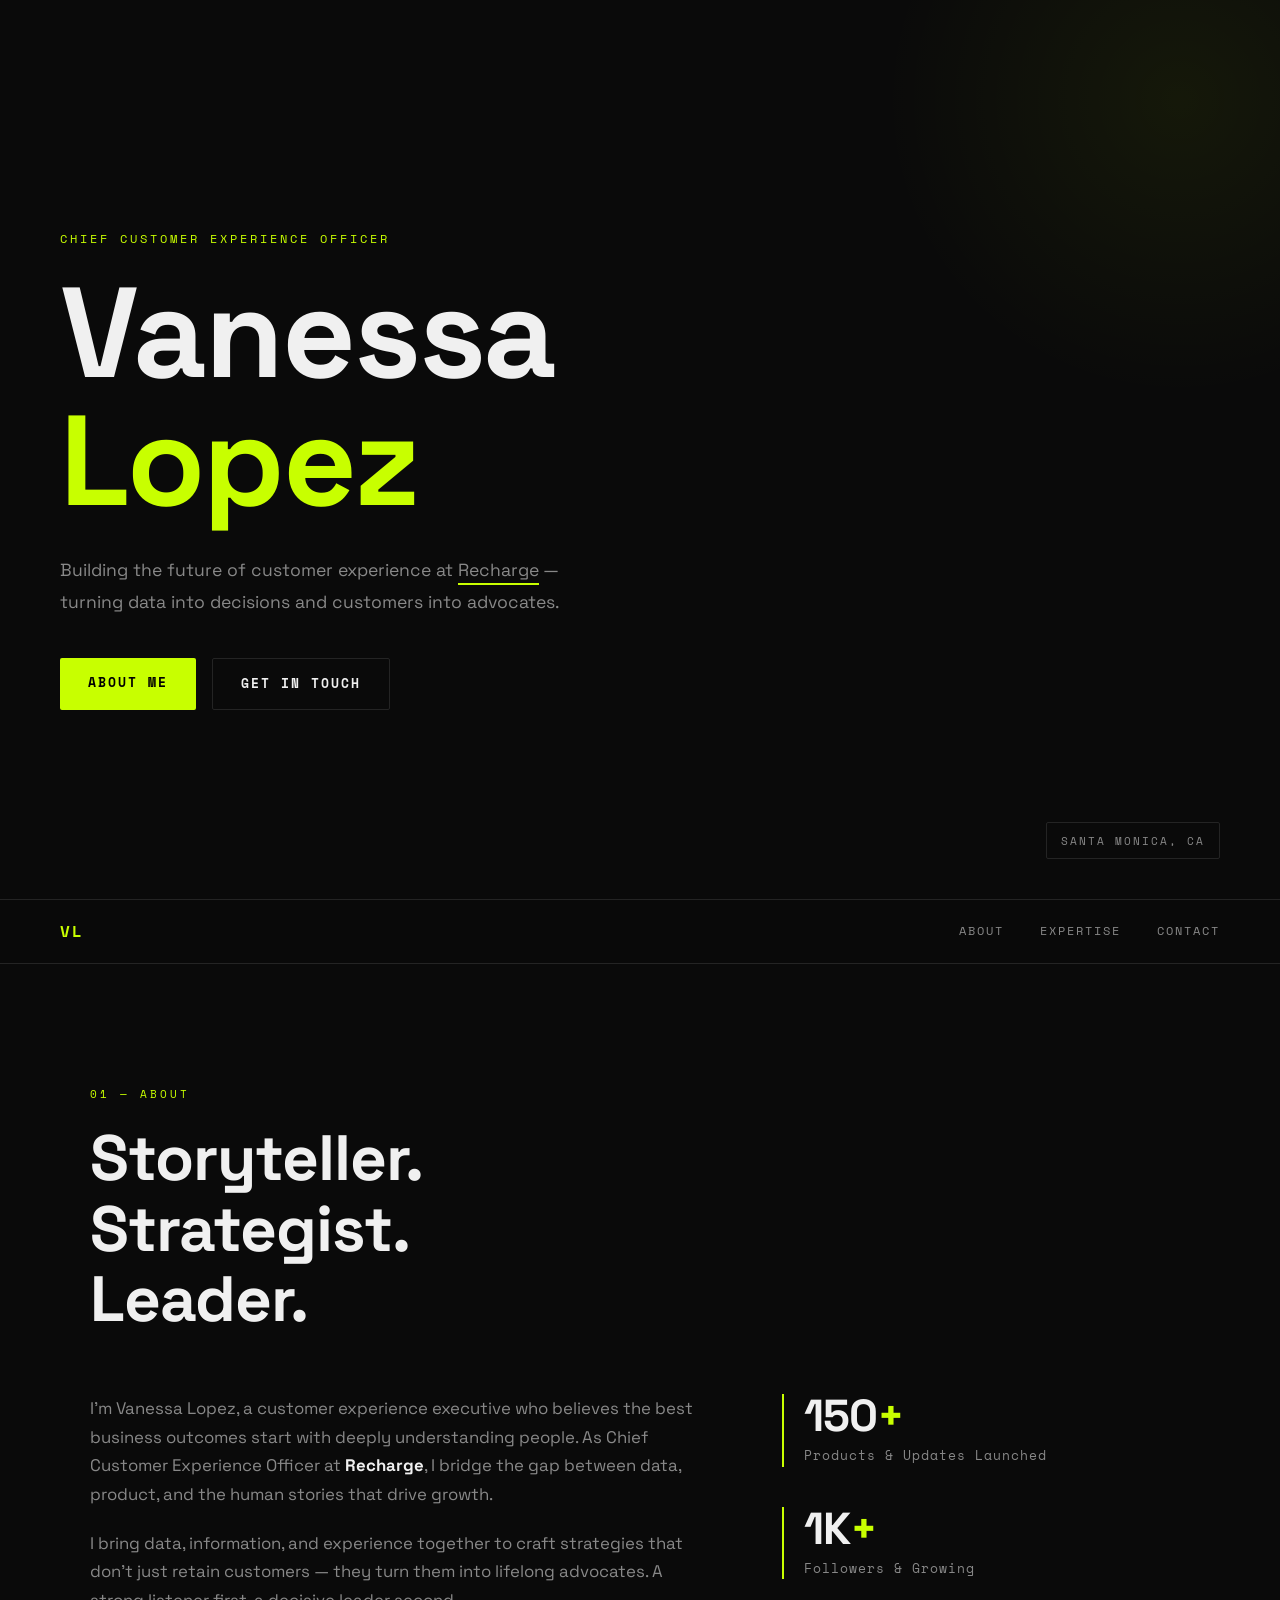
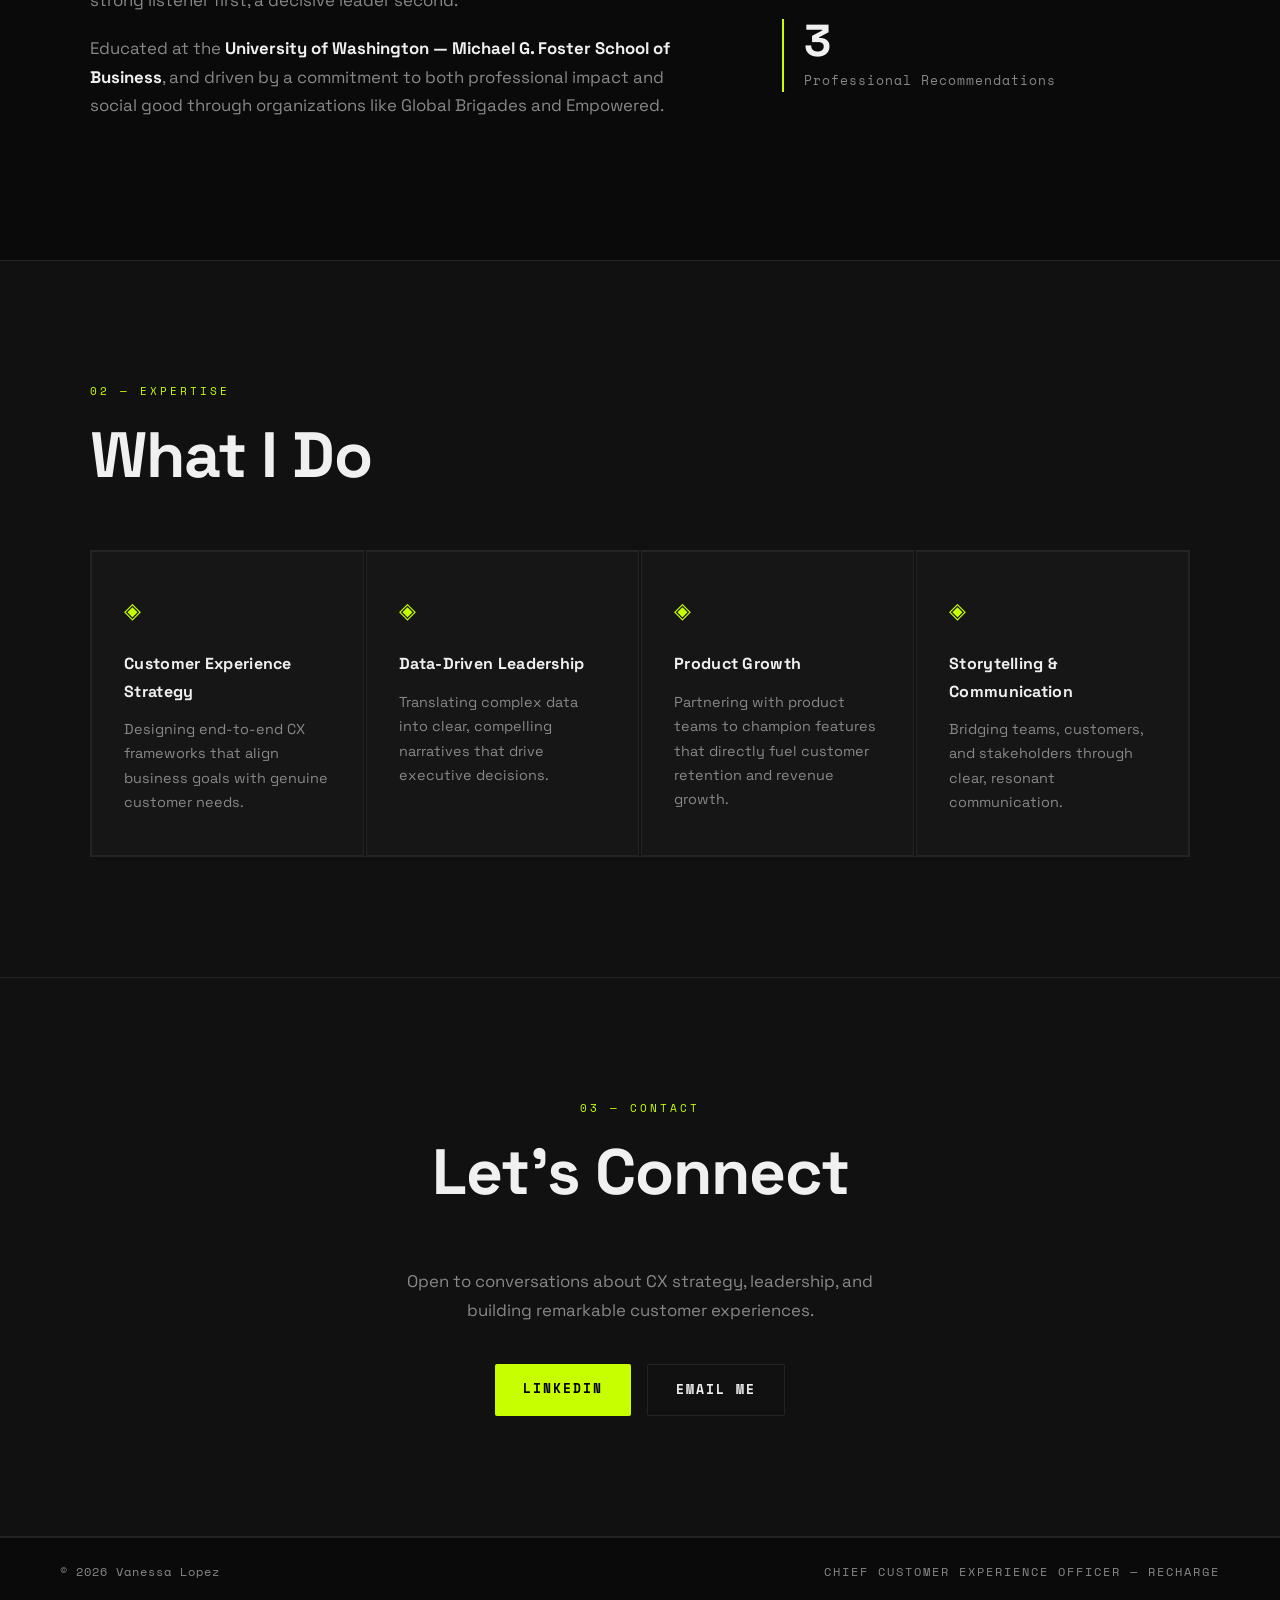
==== commit 60749b33: "Revert to edgy dark design" ====
--- a/index.html
+++ b/index.html
@@ -5,139 +5,128 @@
   <meta name="viewport" content="width=device-width, initial-scale=1.0" />
   <title>Vanessa Lopez — Chief Customer Experience Officer</title>
   <link rel="stylesheet" href="style.css" />
-  <link href="https://fonts.googleapis.com/css2?family=Cormorant+Garamond:ital,wght@0,300;0,400;0,600;1,300;1,400&family=Inter:wght@300;400;500;600&display=swap" rel="stylesheet" />
+  <link href="https://fonts.googleapis.com/css2?family=Space+Grotesk:wght@300;400;600;700&family=Space+Mono:wght@400;700&display=swap" rel="stylesheet" />
 </head>
 <body>
 
-  <!-- Navigation -->
-  <header class="nav-header">
-    <div class="nav-inner">
-      <a href="#" class="nav-logo">Vanessa Lopez</a>
-      <nav class="nav-links">
-        <a href="#about">About</a>
-        <a href="#expertise">Expertise</a>
-        <a href="#contact">Contact</a>
-      </nav>
-    </div>
-  </header>
-
   <!-- Hero -->
   <section class="hero">
-    <div class="hero-inner">
-      <p class="hero-eyebrow">Chief Customer Experience Officer at Recharge</p>
-      <h1 class="hero-title">
-        Shaping customer experiences that turn<br />
-        <em>data into trust</em> and people into advocates.
-      </h1>
-      <p class="hero-body">
-        Hi, I'm Vanessa — a CX executive, storyteller, and strategic leader
-        based in Santa Monica, CA. I believe exceptional customer experiences
-        are the ultimate growth engine.
+    <div class="hero-content">
+      <p class="hero-label">Chief Customer Experience Officer</p>
+      <h1>Vanessa<br/><span class="accent">Lopez</span></h1>
+      <p class="hero-sub">
+        Building the future of customer experience at <span class="highlight">Recharge</span> —
+        turning data into decisions and customers into advocates.
       </p>
-      <div class="hero-actions">
-        <a href="#about" class="btn-fill">Learn More</a>
-        <a href="#contact" class="btn-ghost">Get in Touch</a>
+      <div class="hero-links">
+        <a href="#about" class="btn-primary">About Me</a>
+        <a href="#contact" class="btn-outline">Get in Touch</a>
+      </div>
+    </div>
+    <div class="hero-badge">
+      <span>Santa Monica, CA</span>
+    </div>
+  </section>
+
+  <!-- Nav -->
+  <nav>
+    <span class="nav-brand">VL</span>
+    <div class="nav-links">
+      <a href="#about">About</a>
+      <a href="#expertise">Expertise</a>
+      <a href="#contact">Contact</a>
+    </div>
+  </nav>
+
+  <!-- About -->
+  <section id="about" class="section">
+    <div class="container">
+      <p class="section-label">01 — About</p>
+      <h2>Storyteller.<br/>Strategist.<br/>Leader.</h2>
+      <div class="about-grid">
+        <div class="about-text">
+          <p>
+            I'm Vanessa Lopez, a customer experience executive who believes the best
+            business outcomes start with deeply understanding people. As Chief Customer
+            Experience Officer at <strong>Recharge</strong>, I bridge the gap between
+            data, product, and the human stories that drive growth.
+          </p>
+          <p>
+            I bring data, information, and experience together to craft strategies
+            that don't just retain customers — they turn them into lifelong advocates.
+            A strong listener first, a decisive leader second.
+          </p>
+          <p>
+            Educated at the <strong>University of Washington — Michael G. Foster
+            School of Business</strong>, and driven by a commitment to both
+            professional impact and social good through organizations like
+            Global Brigades and Empowered.
+          </p>
+        </div>
+        <div class="about-stats">
+          <div class="stat">
+            <span class="stat-number">150<span class="accent">+</span></span>
+            <span class="stat-label">Products & Updates Launched</span>
+          </div>
+          <div class="stat">
+            <span class="stat-number">1K<span class="accent">+</span></span>
+            <span class="stat-label">Followers & Growing</span>
+          </div>
+          <div class="stat">
+            <span class="stat-number">3</span>
+            <span class="stat-label">Professional Recommendations</span>
+          </div>
+        </div>
       </div>
     </div>
   </section>
 
-  <!-- About -->
-  <section id="about" class="section">
-    <div class="container two-col">
-      <div class="col-left">
-        <p class="label">About</p>
-        <h2>A leader who listens first,<br/> then builds.</h2>
-      </div>
-      <div class="col-right">
-        <p>
-          I'm Vanessa Lopez, Chief Customer Experience Officer at
-          <strong>Recharge</strong>. My work sits at the intersection of
-          people, data, and strategy — I bring these together to design
-          experiences that don't just satisfy customers, they create loyalty
-          that lasts.
-        </p>
-        <p>
-          I'm a storyteller at heart. Whether I'm working with data, cross-functional
-          teams, or customers directly, I translate complexity into clarity and
-          action. A strong listener first, a decisive leader second.
-        </p>
-        <p>
-          I hold a degree from the <strong>University of Washington —
-          Michael G. Foster School of Business</strong>, and I'm committed
-          to both professional impact and social good through organizations
-          like Global Brigades and Empowered.
-        </p>
+  <!-- Expertise -->
+  <section id="expertise" class="section section-dark">
+    <div class="container">
+      <p class="section-label">02 — Expertise</p>
+      <h2>What I Do</h2>
+      <div class="cards-grid">
+        <div class="card">
+          <span class="card-icon">◈</span>
+          <h3>Customer Experience Strategy</h3>
+          <p>Designing end-to-end CX frameworks that align business goals with genuine customer needs.</p>
+        </div>
+        <div class="card">
+          <span class="card-icon">◈</span>
+          <h3>Data-Driven Leadership</h3>
+          <p>Translating complex data into clear, compelling narratives that drive executive decisions.</p>
+        </div>
+        <div class="card">
+          <span class="card-icon">◈</span>
+          <h3>Product Growth</h3>
+          <p>Partnering with product teams to champion features that directly fuel customer retention and revenue growth.</p>
+        </div>
+        <div class="card">
+          <span class="card-icon">◈</span>
+          <h3>Storytelling & Communication</h3>
+          <p>Bridging teams, customers, and stakeholders through clear, resonant communication.</p>
+        </div>
       </div>
     </div>
   </section>
 
-  <!-- Divider -->
-  <div class="divider"></div>
-
-  <!-- Expertise -->
-  <section id="expertise" class="section">
-    <div class="container">
-      <p class="label">Expertise</p>
-      <h2 class="section-title">What I bring to the table</h2>
-      <div class="expertise-grid">
-
-        <div class="expertise-item">
-          <span class="expertise-num">01</span>
-          <h3>Customer Experience Strategy</h3>
-          <p>Designing end-to-end CX frameworks that align business goals with genuine customer needs.</p>
-        </div>
-
-        <div class="expertise-item">
-          <span class="expertise-num">02</span>
-          <h3>Data-Driven Leadership</h3>
-          <p>Translating complex data into clear, compelling narratives that drive executive decisions.</p>
-        </div>
-
-        <div class="expertise-item">
-          <span class="expertise-num">03</span>
-          <h3>Product Growth</h3>
-          <p>Partnering with product teams to champion features that directly fuel customer retention and revenue growth.</p>
-        </div>
-
-        <div class="expertise-item">
-          <span class="expertise-num">04</span>
-          <h3>Storytelling & Communication</h3>
-          <p>Bridging teams, customers, and stakeholders through clear, resonant communication.</p>
-        </div>
-
+  <!-- Contact -->
+  <section id="contact" class="section section-dark">
+    <div class="container contact-container">
+      <p class="section-label">03 — Contact</p>
+      <h2>Let's Connect</h2>
+      <p class="contact-sub">Open to conversations about CX strategy, leadership, and building remarkable customer experiences.</p>
+      <div class="contact-links">
+        <a href="https://www.linkedin.com/in/vanessaclopez/" target="_blank" class="btn-primary">LinkedIn</a>
+        <a href="mailto:vanessa@example.com" class="btn-outline">Email Me</a>
       </div>
     </div>
   </section>
 
-  <!-- Divider -->
-  <div class="divider"></div>
-
-  <!-- Contact -->
-  <section id="contact" class="section section-purple">
-    <div class="container contact-inner">
-      <p class="label label-light">Contact</p>
-      <h2 class="contact-title">Let's connect.</h2>
-      <p class="contact-body">
-        Open to conversations about CX strategy, leadership, and building
-        remarkable customer experiences.
-      </p>
-      <div class="contact-actions">
-        <a href="mailto:vanessa@example.com" class="btn-fill-light">Email Me</a>
-        <a href="https://www.linkedin.com/in/vanessaclopez/" target="_blank" class="btn-ghost-light">LinkedIn</a>
-      </div>
-    </div>
-  </section>
-
-  <!-- Footer -->
   <footer>
-    <div class="footer-inner">
-      <span class="footer-name">Vanessa Lopez</span>
-      <div class="footer-links">
-        <a href="https://www.linkedin.com/in/vanessaclopez/" target="_blank">LinkedIn</a>
-        <a href="mailto:vanessa@example.com">Email</a>
-      </div>
-      <span class="footer-copy">© 2026</span>
-    </div>
+    <span>© 2026 Vanessa Lopez</span>
+    <span class="footer-tag">Chief Customer Experience Officer — Recharge</span>
   </footer>
 
 </body>
--- a/style.css
+++ b/style.css
@@ -6,19 +6,16 @@
 }
 
 :root {
-  --purple:       #673de6;
-  --purple-mid:   #5025d1;
-  --purple-light: #ebe4ff;
-  --purple-soft:  #8c85ff;
-  --bg:           #f2f3f6;
-  --white:        #ffffff;
-  --dark:         #1d1e20;
-  --mid:          #2f1c6a;
-  --muted:        #6b6b7b;
-  --border:       #e2e0f0;
-
-  --font-serif: 'Cormorant Garamond', Georgia, serif;
-  --font-sans:  'Inter', system-ui, sans-serif;
+  --bg: #0a0a0a;
+  --bg-light: #111111;
+  --surface: #161616;
+  --border: #242424;
+  --accent: #c8ff00;
+  --accent-dim: rgba(200, 255, 0, 0.1);
+  --text: #f0f0f0;
+  --text-muted: #888;
+  --font-main: 'Space Grotesk', sans-serif;
+  --font-mono: 'Space Mono', monospace;
 }
 
 html {
@@ -26,344 +23,347 @@
 }
 
 body {
-  font-family: var(--font-sans);
-  background-color: var(--white);
-  color: var(--dark);
+  font-family: var(--font-main);
+  background-color: var(--bg);
+  color: var(--text);
   line-height: 1.7;
-  -webkit-font-smoothing: antialiased;
-}
-
-/* ---- Navigation ---- */
-.nav-header {
-  position: fixed;
-  top: 0;
-  left: 0;
-  right: 0;
-  z-index: 100;
-  background: rgba(255, 255, 255, 0.9);
-  backdrop-filter: blur(14px);
-  border-bottom: 1px solid var(--border);
-}
-
-.nav-inner {
-  max-width: 1140px;
-  margin: 0 auto;
-  padding: 20px 48px;
-  display: flex;
-  justify-content: space-between;
-  align-items: center;
-}
-
-.nav-logo {
-  font-family: var(--font-serif);
-  font-size: 1.25rem;
-  font-weight: 600;
-  color: var(--dark);
-  text-decoration: none;
-  letter-spacing: 0.3px;
-}
-
-.nav-links {
-  display: flex;
-  gap: 40px;
-}
-
-.nav-links a {
-  font-size: 0.85rem;
-  font-weight: 500;
-  color: var(--muted);
-  text-decoration: none;
-  letter-spacing: 0.3px;
-  transition: color 0.2s;
-}
-
-.nav-links a:hover {
-  color: var(--purple);
+  overflow-x: hidden;
 }
 
 /* ---- Hero ---- */
 .hero {
   min-height: 100vh;
   display: flex;
-  align-items: center;
-  background: var(--white);
-  padding: 140px 48px 100px;
-}
-
-.hero-inner {
-  max-width: 900px;
-  margin: 0 auto;
-}
-
-.hero-eyebrow {
-  font-size: 0.8rem;
-  font-weight: 500;
-  letter-spacing: 2px;
-  text-transform: uppercase;
-  color: var(--purple);
-  margin-bottom: 28px;
-}
-
-.hero-title {
-  font-family: var(--font-serif);
-  font-size: clamp(2.8rem, 6vw, 5.5rem);
-  font-weight: 300;
-  line-height: 1.15;
-  letter-spacing: -0.5px;
-  color: var(--dark);
-  margin-bottom: 28px;
-}
-
-.hero-title em {
-  font-style: italic;
-  color: var(--purple);
-}
-
-.hero-body {
+  flex-direction: column;
+  justify-content: center;
+  padding: 120px 60px 80px;
+  background: var(--bg);
+  position: relative;
+  border-bottom: 1px solid var(--border);
+  overflow: hidden;
+}
+
+.hero::before {
+  content: '';
+  position: absolute;
+  top: -200px;
+  right: -200px;
+  width: 600px;
+  height: 600px;
+  background: radial-gradient(circle, rgba(200, 255, 0, 0.06) 0%, transparent 70%);
+  pointer-events: none;
+}
+
+.hero-label {
+  font-family: var(--font-mono);
+  font-size: 0.75rem;
+  letter-spacing: 3px;
+  text-transform: uppercase;
+  color: var(--accent);
+  margin-bottom: 20px;
+}
+
+.hero h1 {
+  font-size: clamp(4rem, 10vw, 9rem);
+  font-weight: 700;
+  line-height: 1;
+  letter-spacing: -2px;
+  margin-bottom: 30px;
+}
+
+.accent {
+  color: var(--accent);
+}
+
+.highlight {
+  border-bottom: 2px solid var(--accent);
+  padding-bottom: 2px;
+}
+
+.hero-sub {
+  max-width: 560px;
   font-size: 1.1rem;
-  color: var(--muted);
-  max-width: 560px;
+  color: var(--text-muted);
+  margin-bottom: 40px;
   line-height: 1.8;
-  margin-bottom: 44px;
-}
-
-.hero-actions {
+}
+
+.hero-links {
   display: flex;
   gap: 16px;
   flex-wrap: wrap;
 }
 
+.hero-badge {
+  position: absolute;
+  bottom: 40px;
+  right: 60px;
+  font-family: var(--font-mono);
+  font-size: 0.7rem;
+  letter-spacing: 2px;
+  color: var(--text-muted);
+  text-transform: uppercase;
+  border: 1px solid var(--border);
+  padding: 8px 14px;
+  border-radius: 2px;
+}
+
 /* ---- Buttons ---- */
-.btn-fill {
+.btn-primary {
   display: inline-block;
-  background-color: var(--purple);
-  color: var(--white);
-  font-size: 0.85rem;
-  font-weight: 500;
-  letter-spacing: 0.5px;
+  background-color: var(--accent);
+  color: #000;
+  font-family: var(--font-mono);
+  font-size: 0.8rem;
+  font-weight: 700;
+  letter-spacing: 2px;
+  text-transform: uppercase;
   text-decoration: none;
-  padding: 14px 32px;
-  border-radius: 100px;
-  transition: background 0.2s, transform 0.2s;
-}
-
-.btn-fill:hover {
-  background-color: var(--purple-mid);
+  padding: 14px 28px;
+  border-radius: 2px;
+  transition: opacity 0.2s, transform 0.2s;
+}
+
+.btn-primary:hover {
+  opacity: 0.85;
   transform: translateY(-2px);
 }
 
-.btn-ghost {
+.btn-outline {
   display: inline-block;
   background: transparent;
-  color: var(--dark);
-  font-size: 0.85rem;
-  font-weight: 500;
-  letter-spacing: 0.5px;
+  color: var(--text);
+  font-family: var(--font-mono);
+  font-size: 0.8rem;
+  font-weight: 700;
+  letter-spacing: 2px;
+  text-transform: uppercase;
   text-decoration: none;
-  padding: 14px 32px;
-  border-radius: 100px;
-  border: 1.5px solid var(--border);
+  padding: 14px 28px;
+  border: 1px solid var(--border);
+  border-radius: 2px;
   transition: border-color 0.2s, color 0.2s, transform 0.2s;
 }
 
-.btn-ghost:hover {
-  border-color: var(--purple);
-  color: var(--purple);
+.btn-outline:hover {
+  border-color: var(--accent);
+  color: var(--accent);
   transform: translateY(-2px);
 }
 
-.btn-fill-light {
-  display: inline-block;
-  background-color: var(--white);
-  color: var(--purple);
-  font-size: 0.85rem;
-  font-weight: 600;
-  letter-spacing: 0.5px;
+/* ---- Navigation ---- */
+nav {
+  position: sticky;
+  top: 0;
+  z-index: 100;
+  display: flex;
+  justify-content: space-between;
+  align-items: center;
+  padding: 18px 60px;
+  background: rgba(10, 10, 10, 0.92);
+  backdrop-filter: blur(12px);
+  border-bottom: 1px solid var(--border);
+}
+
+.nav-brand {
+  font-family: var(--font-mono);
+  font-size: 1rem;
+  font-weight: 700;
+  color: var(--accent);
+  letter-spacing: 2px;
+}
+
+.nav-links {
+  display: flex;
+  gap: 36px;
+}
+
+.nav-links a {
+  font-family: var(--font-mono);
+  font-size: 0.75rem;
+  letter-spacing: 2px;
+  text-transform: uppercase;
+  color: var(--text-muted);
   text-decoration: none;
-  padding: 14px 32px;
-  border-radius: 100px;
-  transition: opacity 0.2s, transform 0.2s;
-}
-
-.btn-fill-light:hover {
-  opacity: 0.88;
-  transform: translateY(-2px);
-}
-
-.btn-ghost-light {
-  display: inline-block;
-  background: transparent;
-  color: var(--white);
-  font-size: 0.85rem;
-  font-weight: 500;
-  letter-spacing: 0.5px;
-  text-decoration: none;
-  padding: 14px 32px;
-  border-radius: 100px;
-  border: 1.5px solid rgba(255,255,255,0.4);
-  transition: border-color 0.2s, transform 0.2s;
-}
-
-.btn-ghost-light:hover {
-  border-color: rgba(255,255,255,0.9);
-  transform: translateY(-2px);
+  transition: color 0.2s;
+}
+
+.nav-links a:hover {
+  color: var(--accent);
 }
 
 /* ---- Sections ---- */
 .section {
-  padding: 110px 48px;
-}
-
-.section-purple {
-  background: linear-gradient(135deg, var(--purple-mid) 0%, var(--purple) 100%);
-  color: var(--white);
+  padding: 120px 60px;
+  border-bottom: 1px solid var(--border);
+}
+
+.section-dark {
+  background-color: var(--bg-light);
 }
 
 .container {
-  max-width: 1140px;
+  max-width: 1100px;
   margin: 0 auto;
 }
 
-/* ---- Labels ---- */
-.label {
-  display: inline-block;
-  font-size: 0.72rem;
-  font-weight: 600;
-  letter-spacing: 2.5px;
-  text-transform: uppercase;
-  color: var(--purple);
-  background: var(--purple-light);
-  padding: 5px 14px;
-  border-radius: 100px;
-  margin-bottom: 28px;
-}
-
-.label-light {
-  color: var(--white);
-  background: rgba(255,255,255,0.18);
+.section-label {
+  font-family: var(--font-mono);
+  font-size: 0.7rem;
+  letter-spacing: 3px;
+  text-transform: uppercase;
+  color: var(--accent);
+  margin-bottom: 20px;
+}
+
+.section h2 {
+  font-size: clamp(2rem, 5vw, 4rem);
+  font-weight: 700;
+  letter-spacing: -1px;
+  line-height: 1.1;
+  margin-bottom: 60px;
 }
 
 /* ---- About ---- */
-.two-col {
+.about-grid {
   display: grid;
-  grid-template-columns: 1fr 1.4fr;
+  grid-template-columns: 1.5fr 1fr;
   gap: 80px;
   align-items: start;
 }
 
-.col-left h2 {
-  font-family: var(--font-serif);
-  font-size: clamp(2rem, 3.5vw, 3rem);
-  font-weight: 300;
-  line-height: 1.2;
-  color: var(--dark);
-  letter-spacing: -0.3px;
-}
-
-.col-right p {
+.about-text p {
+  color: var(--text-muted);
+  font-size: 1.05rem;
+  margin-bottom: 20px;
+}
+
+.about-text strong {
+  color: var(--text);
+}
+
+.about-stats {
+  display: flex;
+  flex-direction: column;
+  gap: 40px;
+}
+
+.stat {
+  display: flex;
+  flex-direction: column;
+  border-left: 2px solid var(--accent);
+  padding-left: 20px;
+}
+
+.stat-number {
+  font-size: 2.8rem;
+  font-weight: 700;
+  line-height: 1;
+  letter-spacing: -1px;
+}
+
+.stat-label {
+  font-size: 0.8rem;
+  color: var(--text-muted);
+  margin-top: 6px;
+  font-family: var(--font-mono);
+  letter-spacing: 1px;
+}
+
+/* ---- Cards ---- */
+.cards-grid {
+  display: grid;
+  grid-template-columns: repeat(auto-fit, minmax(240px, 1fr));
+  gap: 2px;
+  border: 1px solid var(--border);
+}
+
+.card {
+  background: var(--surface);
+  padding: 40px 32px;
+  border: 1px solid var(--border);
+  transition: background 0.2s;
+}
+
+.card:hover {
+  background: #1c1c1c;
+}
+
+.card-icon {
+  display: block;
+  font-size: 1.4rem;
+  color: var(--accent);
+  margin-bottom: 20px;
+}
+
+.card h3 {
   font-size: 1rem;
-  color: var(--muted);
-  margin-bottom: 18px;
-  line-height: 1.85;
-}
-
-.col-right p:last-child {
-  margin-bottom: 0;
-}
-
-.col-right strong {
-  color: var(--dark);
-  font-weight: 600;
-}
-
-/* ---- Divider ---- */
-.divider {
-  max-width: 1140px;
-  margin: 0 auto;
-  height: 1px;
-  background: var(--border);
-}
-
-/* ---- Expertise ---- */
-.section-title {
-  font-family: var(--font-serif);
-  font-size: clamp(2rem, 3.5vw, 3rem);
-  font-weight: 300;
-  line-height: 1.2;
-  color: var(--dark);
-  letter-spacing: -0.3px;
-  margin-bottom: 60px;
+  font-weight: 700;
+  margin-bottom: 12px;
+  letter-spacing: 0.3px;
+}
+
+.card p {
+  font-size: 0.9rem;
+  color: var(--text-muted);
+  line-height: 1.7;
+}
+
+/* ---- Timeline ---- */
+.timeline {
+  display: flex;
+  flex-direction: column;
+  gap: 0;
+  border-left: 1px solid var(--border);
+  padding-left: 40px;
+  margin-left: 12px;
+}
+
+.timeline-item {
+  position: relative;
+  padding-bottom: 50px;
+}
+
+.timeline-item:last-child {
+  padding-bottom: 0;
+}
+
+.timeline-dot {
+  position: absolute;
+  left: -47px;
+  top: 6px;
+  width: 12px;
+  height: 12px;
+  background: var(--accent);
+  border-radius: 50%;
+}
+
+.timeline-content h3 {
+  font-size: 1.1rem;
+  font-weight: 700;
+  margin-bottom: 10px;
+  color: var(--text);
+}
+
+.timeline-content p {
+  font-size: 0.95rem;
+  color: var(--text-muted);
+  max-width: 600px;
+}
+
+/* ---- Contact ---- */
+.contact-container {
+  text-align: center;
+}
+
+.contact-sub {
+  font-size: 1.05rem;
+  color: var(--text-muted);
   max-width: 500px;
-}
-
-.expertise-grid {
-  display: grid;
-  grid-template-columns: repeat(2, 1fr);
-  gap: 2px;
-  background: var(--border);
-  border: 1px solid var(--border);
-  border-radius: 16px;
-  overflow: hidden;
-}
-
-.expertise-item {
-  background: var(--white);
-  padding: 44px 40px;
-  transition: background 0.2s;
-}
-
-.expertise-item:hover {
-  background: var(--purple-light);
-}
-
-.expertise-num {
-  display: block;
-  font-family: var(--font-serif);
-  font-size: 2.2rem;
-  font-weight: 300;
-  color: var(--purple-soft);
-  margin-bottom: 16px;
-  line-height: 1;
-}
-
-.expertise-item h3 {
-  font-size: 1rem;
-  font-weight: 600;
-  color: var(--dark);
-  margin-bottom: 10px;
-  line-height: 1.4;
-}
-
-.expertise-item p {
-  font-size: 0.9rem;
-  color: var(--muted);
-  line-height: 1.7;
-}
-
-/* ---- Contact ---- */
-.contact-inner {
-  text-align: center;
-}
-
-.contact-title {
-  font-family: var(--font-serif);
-  font-size: clamp(2.8rem, 6vw, 5rem);
-  font-weight: 300;
-  font-style: italic;
-  color: var(--white);
-  margin-bottom: 20px;
-  letter-spacing: -0.5px;
-}
-
-.contact-body {
-  font-size: 1.05rem;
-  color: rgba(255,255,255,0.75);
-  max-width: 480px;
-  margin: 0 auto 44px;
-  line-height: 1.8;
-}
-
-.contact-actions {
+  margin: 0 auto 40px;
+}
+
+.contact-links {
   display: flex;
   gap: 16px;
   justify-content: center;
@@ -372,79 +372,54 @@
 
 /* ---- Footer ---- */
 footer {
+  display: flex;
+  justify-content: space-between;
+  align-items: center;
+  padding: 24px 60px;
   background: var(--bg);
   border-top: 1px solid var(--border);
-  padding: 28px 48px;
-}
-
-.footer-inner {
-  max-width: 1140px;
-  margin: 0 auto;
-  display: flex;
-  justify-content: space-between;
-  align-items: center;
-}
-
-.footer-name {
-  font-family: var(--font-serif);
-  font-size: 1rem;
-  font-weight: 600;
-  color: var(--dark);
-}
-
-.footer-links {
-  display: flex;
-  gap: 28px;
-}
-
-.footer-links a {
-  font-size: 0.82rem;
-  font-weight: 500;
-  color: var(--muted);
-  text-decoration: none;
-  transition: color 0.2s;
-}
-
-.footer-links a:hover {
-  color: var(--purple);
-}
-
-.footer-copy {
-  font-size: 0.8rem;
-  color: var(--muted);
+  font-family: var(--font-mono);
+  font-size: 0.72rem;
+  color: var(--text-muted);
+  letter-spacing: 1px;
+}
+
+.footer-tag {
+  text-transform: uppercase;
+  letter-spacing: 2px;
 }
 
 /* ---- Responsive ---- */
 @media (max-width: 768px) {
-  .nav-inner {
-    padding: 18px 24px;
+  .hero {
+    padding: 100px 28px 80px;
+  }
+
+  nav {
+    padding: 16px 28px;
   }
 
   .nav-links {
-    gap: 22px;
-  }
-
-  .hero {
-    padding: 120px 24px 80px;
+    gap: 20px;
   }
 
   .section {
-    padding: 80px 24px;
-  }
-
-  .two-col {
+    padding: 80px 28px;
+  }
+
+  .about-grid {
     grid-template-columns: 1fr;
-    gap: 40px;
-  }
-
-  .expertise-grid {
-    grid-template-columns: 1fr;
-  }
-
-  .footer-inner {
+    gap: 50px;
+  }
+
+  .hero-badge {
+    display: none;
+  }
+
+  footer {
     flex-direction: column;
-    gap: 14px;
+    gap: 8px;
     text-align: center;
-    padding: 24px;
-  }
-}
+    padding: 24px 28px;
+  }
+}
